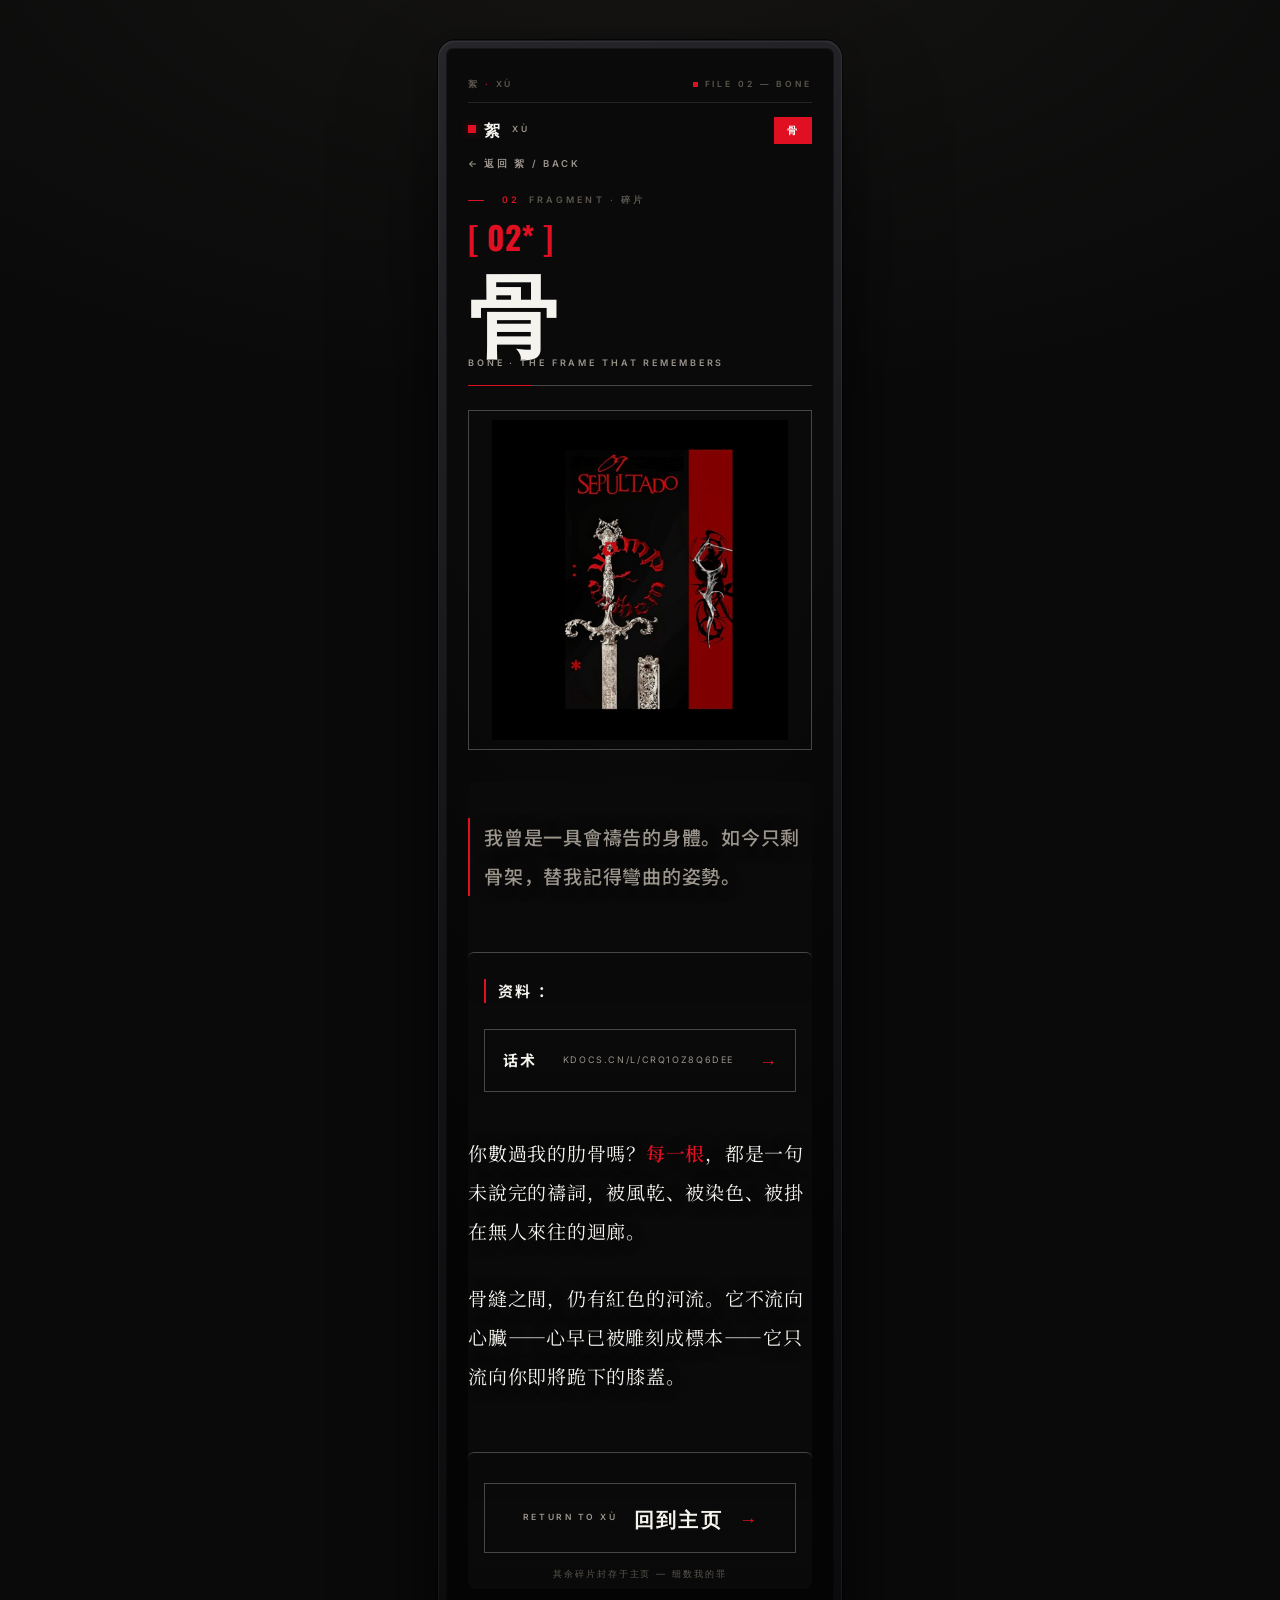
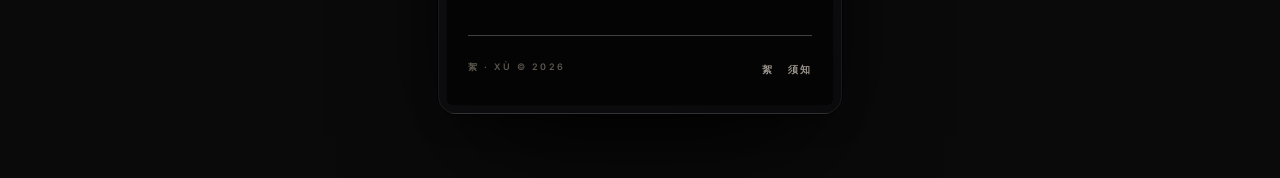
==== bones.html @ facd96c4 "restructure detail: drop trailing para + move jump-link below lead (bones.html)" ====
<!DOCTYPE html>
<html lang="zh-Hans">
<head>
<meta charset="UTF-8">
<meta name="viewport" content="width=device-width, initial-scale=1.0">
<title>骨 · BONE — 絮</title>
<link rel="stylesheet" href="css/style.css">
</head>
<body>

<div class="device">
  <span class="notch"></span>
  <span class="speaker"></span>
<main class="poster">

  <!-- TOP MARK BAR -->
  <div class="topmark">
    <span>絮 <span class="x">·</span> XÙ</span>
    <span class="r">FILE 02 — BONE</span>
  </div>

<header class="topbar">
  <a class="mark" href="index.html"><span class="dot"></span>絮<small>XÙ</small></a>
  <nav class="pills"><span class="pill on">骨</span></nav>
</header>

<div class="wrap detail">

  <a class="back" href="index.html">← 返回 絮 / BACK</a>

  <div class="kicker"><span class="n">02</span> Fragment · 碎片</div>
  <div class="head">
    <span class="no">[ 02* ]</span>
    <div>
      <h2>骨</h2>
      <div class="en">Bone · the frame that remembers</div>
    </div>
  </div>

  <div class="stage">    <span class="bigart"><img src="assets/gu.jpg" alt="骨"></span>
  </div>
  <div class="detail-text">
  <div class="bodytext">
    <p class="lead">我曾是一具會禱告的身體。如今只剩骨架，替我記得彎曲的姿勢。</p>
  </div>

  <section class="terms-sec">
    <div class="sec-title">资料 ：</div>
    <a class="doc-link" href="https://www.kdocs.cn/l/crQ1oZ8q6DEe" target="_blank" rel="noopener">
      <span class="lab">话术</span>
      <span class="url">kdocs.cn/l/crQ1oZ8q6DEe</span>
      <span class="ar">&rarr;</span>
    </a>
  </section>

  <div class="bodytext">
    <p>你數過我的肋骨嗎？<span class="em">每一根</span>，都是一句未說完的禱詞，被風乾、被染色、被掛在無人來往的迴廊。</p>
    <p>骨縫之間，仍有紅色的河流。它不流向心臟——心早已被雕刻成標本——它只流向你即將跪下的膝蓋。</p>
  </div>

  <div class="home-cta">
    <a class="cta" href="index.html">
      <span class="k">RETURN TO XÙ</span>
      <span class="t">回到主页</span>
      <span class="ar">&rarr;</span>
    </a>
    <p class="hint">其余碎片封存于主页 — 细数我的罪</p>
  </div>

</div>
</div>

<footer class="foot">
  <span class="copy">絮 · XÙ © 2026</span>
  <nav><a href="index.html">絮</a><a href="terms.html">须知</a></nav>
</footer>

</main>
</div>

</body>
</html>
---- css/style.css ----
@import url('https://fonts.googleapis.com/css2?family=Oswald:wght@500;600;700&family=Inter:wght@400;500;600;700&family=Noto+Sans+SC:wght@400;500;700&family=Noto+Serif+SC:wght@400;600&display=swap');

/* ============================================================
   絮 · XÙ  —  黑红白 · 硬朗简约 · 精修版
   BLACK / RED / WHITE — HARD & MINIMAL, refined
   ============================================================ */

:root{
  --paper:#0a0a0a;
  --paper-2:#131313;
  --ink:#f5f3ee;
  --ink-dim:#9b958c;
  --ink-faint:#5c584f;
  --red:#e01022;
  --red-deep:#9c0a18;
  --red-glow:rgba(224,16,34,.35);
  --line:rgba(245,243,238,.26);
  --line-soft:rgba(245,243,238,.11);
  --tick:rgba(245,243,238,.44);

  --display:'Oswald','Archivo','PingFang SC','Microsoft YaHei',sans-serif;
  --sans:'Inter','Helvetica Neue',Arial,sans-serif;
  --cn:'Noto Sans SC','PingFang SC','Microsoft YaHei',sans-serif;
  --serif:'Noto Serif SC','Songti SC','Noto Sans SC',serif;
  --ease:cubic-bezier(.22,.61,.36,1);
}

*{margin:0;padding:0;box-sizing:border-box;}
html{scroll-behavior:smooth;background:#0a0a0a;}
body{
  background:
    radial-gradient(140% 100% at 50% -10%, #161514 0%, #0a0a0a 55%) fixed;
  color:var(--ink);
  font-family:var(--cn);
  line-height:1.6;
  -webkit-font-smoothing:antialiased;
  text-rendering:optimizeLegibility;
  padding:40px 16px 64px;
  display:flex;justify-content:center;align-items:flex-start;
  min-height:100vh;
}
a{color:inherit;text-decoration:none;}
::selection{background:var(--red);color:#fff;}

/* ---------------- PHONE DEVICE — premium dark frame ---------------- */
.device{
  width:100%;max-width:404px;
  background:linear-gradient(160deg,#26262a 0%,#131316 52%,#0a0a0c 100%);
  border:1px solid rgba(245,243,238,.06);
  border-radius:18px;
  padding:7px;
  box-shadow:
    0 1px 0 rgba(255,255,255,.06) inset,
    0 0 0 1px rgba(0,0,0,.7),
    0 52px 120px -30px rgba(0,0,0,.95),
    0 12px 34px -16px rgba(0,0,0,.7);
  position:relative;
}
.notch,.speaker{display:none;}

/* the screen */
.poster{
  background:var(--paper);
  border-radius:7px;
  overflow:hidden;
  padding:30px 22px 26px;
  position:relative;
  box-shadow:0 0 0 1px rgba(245,243,238,.05) inset;
  isolation:isolate;
}
/* vignette for premium depth (no SVG) */
.poster::before{
  content:"";position:absolute;inset:0;z-index:0;pointer-events:none;
  background:radial-gradient(125% 85% at 50% -8%, transparent 56%, rgba(0,0,0,.6) 100%);
}

/* ---------------- top mark bar ---------------- */
.topmark{
  position:relative;z-index:3;display:flex;align-items:center;justify-content:space-between;
  font-family:var(--sans);font-size:8.5px;font-weight:600;letter-spacing:.34em;
  text-transform:uppercase;color:var(--ink-faint);
  padding-bottom:10px;margin-bottom:14px;border-bottom:1px solid var(--line-soft);
}
.topmark .x{color:var(--red);}
.topmark .r{display:inline-flex;align-items:center;gap:7px;}
.topmark .r::before{content:"";width:5px;height:5px;background:var(--red);}

/* ---------------- top bar ---------------- */
.topbar{
  position:relative;z-index:3;display:flex;align-items:flex-start;justify-content:space-between;gap:14px;
}
.brand{
  font-family:var(--display);font-weight:700;font-size:16px;letter-spacing:.28em;
  text-transform:uppercase;display:flex;align-items:center;gap:.5em;
}
.brand .dot{width:8px;height:8px;background:var(--red);display:inline-block;box-shadow:0 0 10px var(--red-glow);}
.brand small{font-family:var(--sans);font-size:8.5px;letter-spacing:.32em;color:var(--ink-dim);font-weight:600;}
.pills{display:flex;flex-direction:column;gap:6px;align-items:flex-end;}
.pill{
  position:relative;font-family:var(--sans);font-weight:600;font-size:9.5px;letter-spacing:.22em;text-transform:uppercase;
  padding:5px 12px;border:1px solid var(--line);color:var(--ink-dim);transition:.3s var(--ease);
}
.pill .b{display:none;}
.pill::after{content:"";position:absolute;left:0;bottom:-1px;height:1px;width:0;background:var(--red);transition:width .35s var(--ease);}
.pill:hover{color:var(--ink);border-color:var(--ink);}
.pill:hover::after{width:100%;}
.pill.on{color:#fff;background:var(--red);border-color:var(--red);}
.pill.on::after{display:none;}

/* ---------------- hero ---------------- */
.hero{position:relative;z-index:3;margin-top:22px;}
.hero h1{
  font-family:var(--display);font-weight:700;text-transform:uppercase;
  font-size:clamp(48px,13vw,74px);line-height:.9;letter-spacing:.015em;
  display:flex;flex-direction:column;
}
.hero h1 .l1{display:block;}
.hero h1 .close{display:block;text-align:right;color:var(--red);
  text-shadow:0 0 22px var(--red-glow);}
.hero .sub{display:flex;align-items:baseline;gap:12px;margin-top:14px;flex-wrap:wrap;}
.hero .sub .cn{font-family:var(--cn);font-weight:700;font-size:20px;letter-spacing:.34em;}
.hero .sub .cn .ast{color:var(--red);}
.hero .sub .en{
  font-family:var(--sans);font-size:8.5px;letter-spacing:.26em;text-transform:uppercase;
  color:var(--ink-dim);border-left:1px solid var(--line);padding-left:12px;
}

/* top-right meta */
.meta{position:static;text-align:right;max-width:100%;margin-top:14px;}
.meta .machine{
  font-family:var(--display);font-weight:600;font-size:9px;letter-spacing:.2em;text-transform:uppercase;color:var(--ink-dim);
}
.meta .machine .deg{color:var(--red);}
.meta .tag{
  font-family:var(--display);font-weight:500;font-size:12px;line-height:1.32;margin-top:6px;
  color:var(--ink);text-transform:uppercase;letter-spacing:.05em;
}

/* select row */
.select{
  margin-top:20px;font-family:var(--sans);font-weight:600;font-size:9.5px;letter-spacing:.26em;
  text-transform:uppercase;color:var(--ink-dim);display:flex;align-items:center;gap:12px;
}
.select .cn{font-family:var(--cn);font-weight:700;letter-spacing:.2em;font-size:13px;color:var(--ink);}
.select .bar{flex:1;height:1px;background:linear-gradient(90deg,var(--red),rgba(224,16,34,.15));position:relative;}
.select .bar::after{content:"";position:absolute;right:0;top:50%;transform:translateY(-50%);width:4px;height:4px;background:var(--red);}
.select .pg{color:var(--ink-faint);font-variant-numeric:tabular-nums;}

/* quote */
.quote{
  margin:20px 0 4px;border-left:2px solid var(--red);padding:10px 0 10px 14px;
  font-family:var(--sans);font-size:11.5px;line-height:1.7;color:var(--ink-dim);position:relative;z-index:3;
}
.quote em{font-family:var(--display);font-style:normal;font-weight:600;color:var(--ink);text-transform:uppercase;letter-spacing:.04em;}

/* ---------------- traces (STAGGERED zig-zag canvas) ---------------- */
.traces{position:relative;z-index:3;margin-top:26px;width:100%;height:660px;}

.trace{
  position:absolute;z-index:2;display:flex;flex-direction:column;
  border:1px solid var(--line);background:var(--paper);padding:12px 13px 10px;
  transition:border-color .35s var(--ease),transform .45s var(--ease),box-shadow .45s var(--ease);
}
/* 4 corner ticks — editorial registration marks */
.trace::before{
  content:"";position:absolute;inset:-1px;pointer-events:none;z-index:4;
  background:
    linear-gradient(var(--tick),var(--tick)) 0 0/9px 1px no-repeat,
    linear-gradient(var(--tick),var(--tick)) 0 0/1px 9px no-repeat,
    linear-gradient(var(--tick),var(--tick)) 100% 0/9px 1px no-repeat,
    linear-gradient(var(--tick),var(--tick)) 100% 0/1px 9px no-repeat,
    linear-gradient(var(--tick),var(--tick)) 0 100%/9px 1px no-repeat,
    linear-gradient(var(--tick),var(--tick)) 0 100%/1px 9px no-repeat,
    linear-gradient(var(--tick),var(--tick)) 100% 100%/9px 1px no-repeat,
    linear-gradient(var(--tick),var(--tick)) 100% 100%/1px 9px no-repeat;
  transition:.35s var(--ease);
}
.trace:hover{border-color:var(--red);transform:translateY(-4px);z-index:3;
  box-shadow:0 18px 40px -22px var(--red-glow);}
.trace:hover::before{--tick:var(--red);}

.trace .no{font-family:var(--display);font-weight:700;color:var(--red);font-size:13px;letter-spacing:.08em;font-variant-numeric:tabular-nums;}
.trace .art{flex:1 1 auto;min-height:56px;display:flex;align-items:center;justify-content:center;margin:4px 0 8px;overflow:hidden;}
.trace .art img{width:100%;height:100%;object-fit:cover;filter:grayscale(.15) contrast(1.05) brightness(.92);transition:transform .5s var(--ease),filter .5s var(--ease);}
.trace:hover .art img{transform:scale(1.05);filter:grayscale(0) contrast(1.06) brightness(1);}

.trace .label{display:flex;align-items:baseline;justify-content:space-between;gap:8px;border-top:1px solid var(--line);padding-top:8px;}
.trace .label .cn{font-family:var(--cn);font-weight:700;font-size:16px;letter-spacing:.18em;}
.trace .label .cn .ar{color:var(--red);transition:transform .35s var(--ease);display:inline-block;}
.trace:hover .label .cn .ar{transform:translate(2px,-2px);}
.trace .label .en{font-family:var(--sans);font-weight:600;font-size:8px;letter-spacing:.22em;text-transform:uppercase;color:var(--ink-dim);}
.trace .note{font-family:var(--sans);font-weight:500;font-size:10px;color:var(--ink-dim);margin-top:6px;text-transform:uppercase;letter-spacing:.06em;}

/* ===== STAGGERED PLACEMENT (matches reference geometry) ===== */
.t1{left:54%;top:0%; width:35%;height:34%;}
.t2{left:9%; top:20%;width:37%;height:46%;}
.t3{left:60%;top:48%;width:34%;height:25%;}
.t4{left:8%; top:71%;width:38%;height:29%;}

/* ---- strip gothic ornament (keep blood + red line, per brief) ---- */
.ell,.constr,.follow,.corner,.vtext,.num{display:none !important;}

/* red connecting thread (命运之线) — canvas behind cards, visible only in gaps */
.dots{position:absolute;inset:0;pointer-events:none;z-index:1;}
.dots canvas{position:absolute;inset:0;width:100%;height:100%;}

/* ---------------- invocation ---------------- */
.invocation{position:relative;z-index:3;margin:48px auto 10px;text-align:center;max-width:540px;}
.invocation .seal{
  display:inline-flex;align-items:center;gap:12px;
  font-family:var(--sans);font-weight:600;font-size:8.5px;letter-spacing:.5em;text-transform:uppercase;color:var(--ink-dim);
}
.invocation .seal::before,.invocation .seal::after{content:"";width:26px;height:1px;background:var(--line);}
.invocation .poem{font-family:var(--serif);font-size:clamp(17px,4.4vw,24px);line-height:2.1;letter-spacing:.06em;margin-top:20px;}
.invocation .poem .em{color:var(--red);font-weight:600;}
.invocation .blood{display:block;width:16px;height:32px;margin:16px auto 0;opacity:.92;filter:drop-shadow(0 0 7px var(--red-glow));}
.invocation .sig{margin-top:18px;font-family:var(--sans);font-weight:600;font-size:8.5px;letter-spacing:.36em;text-transform:uppercase;color:var(--ink-faint);}

/* ---------------- footer ---------------- */
.foot{
  position:relative;z-index:3;margin-top:46px;border-top:1px solid var(--line);
  padding-top:18px;display:flex;align-items:center;justify-content:space-between;flex-wrap:wrap;gap:14px;
}
.foot .nav{display:flex;gap:18px;font-family:var(--display);font-weight:700;font-size:11px;letter-spacing:.26em;text-transform:uppercase;color:var(--ink-dim);}
.foot .nav a{position:relative;transition:.3s var(--ease);}
.foot .nav a::after{content:"";position:absolute;left:0;bottom:-5px;width:0;height:1px;background:var(--red);transition:width .3s var(--ease);}
.foot .nav a:hover{color:var(--red);}
.foot .nav a:hover::after{width:100%;}
.foot .listen{
  font-family:var(--sans);font-weight:600;font-size:9.5px;letter-spacing:.2em;text-transform:uppercase;
  border:1px solid var(--line);padding:6px 13px;color:var(--ink);display:inline-flex;align-items:center;gap:8px;
}
.foot .listen .b{width:5px;height:5px;background:var(--red);box-shadow:0 0 8px var(--red-glow);animation:pulse 2.4s var(--ease) infinite;}
@keyframes pulse{0%,100%{opacity:1}50%{opacity:.3}}
.foot .home-btn{width:32px;height:32px;border:1px solid var(--line);display:flex;align-items:center;justify-content:center;font-family:var(--display);font-weight:700;font-size:9px;letter-spacing:.08em;color:var(--ink-dim);transition:.3s var(--ease);}
.foot .home-btn:hover{border-color:var(--red);color:var(--red);}

/* ============================================================
   DETAIL PAGE (black / red / white, hard, refined)
   ============================================================ */
/* support legacy detail markup (.mark / .copy) so it matches homepage */
.mark{font-family:var(--display);font-weight:700;font-size:16px;letter-spacing:.28em;text-transform:uppercase;display:flex;align-items:center;gap:.5em;}
.mark .dot{width:8px;height:8px;background:var(--red);display:inline-block;box-shadow:0 0 10px var(--red-glow);}
.mark small{font-family:var(--sans);font-size:8.5px;letter-spacing:.32em;color:var(--ink-dim);font-weight:600;}
.foot .copy{font-family:var(--sans);font-weight:600;font-size:9px;letter-spacing:.28em;text-transform:uppercase;color:var(--ink-faint);}
.foot nav a{position:relative;color:var(--ink-dim);font-family:var(--sans);font-weight:600;font-size:9.5px;letter-spacing:.2em;text-transform:uppercase;transition:.3s var(--ease);margin-left:14px;}
.foot nav a:hover{color:var(--red);}

.detail{position:relative;z-index:3;padding-top:4px;}
.back{display:inline-flex;align-items:center;gap:8px;font-family:var(--sans);font-weight:600;font-size:9.5px;letter-spacing:.28em;text-transform:uppercase;color:var(--ink-dim);margin-bottom:22px;transition:.3s var(--ease);}
.back:hover{color:var(--red);gap:12px;}
.detail .head{display:flex;align-items:flex-end;gap:16px;flex-wrap:wrap;padding-bottom:16px;border-bottom:1px solid var(--line);position:relative;}
.detail .head::after{content:"";position:absolute;left:0;bottom:-1px;width:64px;height:1px;background:var(--red);}
.detail .head .no{font-family:var(--display);font-weight:700;color:var(--red);font-size:clamp(22px,6vw,30px);font-variant-numeric:tabular-nums;line-height:1;}
.detail .head h2{font-family:var(--display);font-weight:700;text-transform:uppercase;font-size:clamp(52px,15vw,88px);line-height:.88;letter-spacing:.015em;}
.detail .head .en{font-family:var(--sans);font-weight:600;font-size:9px;letter-spacing:.3em;text-transform:uppercase;color:var(--ink-dim);margin-top:8px;line-height:1.4;}

.stage{
  position:relative;margin:24px 0 32px;border:1px solid var(--line);
  background:transparent;min-height:340px;
  display:flex;align-items:center;justify-content:center;overflow:hidden;
  transition:border-color .4s var(--ease);
}
.stage::before{
  content:"";position:absolute;inset:-1px;pointer-events:none;z-index:2;
  background:
    linear-gradient(var(--tick),var(--tick)) 0 0/11px 1px no-repeat,
    linear-gradient(var(--tick),var(--tick)) 0 0/1px 11px no-repeat,
    linear-gradient(var(--tick),var(--tick)) 100% 0/11px 1px no-repeat,
    linear-gradient(var(--tick),var(--tick)) 100% 0/1px 11px no-repeat,
    linear-gradient(var(--tick),var(--tick)) 0 100%/11px 1px no-repeat,
    linear-gradient(var(--tick),var(--tick)) 0 100%/1px 11px no-repeat,
    linear-gradient(var(--tick),var(--tick)) 100% 100%/11px 1px no-repeat,
    linear-gradient(var(--tick),var(--tick)) 100% 100%/1px 11px no-repeat;
  --tick:var(--line);
}
.stage:hover{border-color:var(--red);}
.stage:hover::before{--tick:var(--red);}
.stage .bigart{height:320px;display:flex;align-items:center;justify-content:center;transition:transform .6s var(--ease);}
.stage .bigart img{width:100%;height:100%;object-fit:cover;filter:grayscale(.12) contrast(1.05) brightness(.94);}
.stage:hover .bigart{transform:scale(1.03);}

.bodytext{max-width:580px;margin:36px auto 0;font-family:var(--serif);}
.bodytext p{font-size:clamp(15px,4vw,19px);line-height:2.05;letter-spacing:.04em;margin-bottom:1.5em;color:var(--ink);}
.bodytext p .em{color:var(--red);font-weight:600;}
.bodytext .lead{font-family:var(--cn);font-weight:500;color:var(--ink-dim);border-left:2px solid var(--red);padding-left:14px;}

/* 回主页大按钮（详情页唯一出口） */
.home-cta{margin-top:46px;border-top:1px solid var(--line);padding-top:26px;text-align:center;}
.home-cta .cta{
  display:flex;align-items:center;justify-content:center;gap:16px;
  border:1px solid var(--line);padding:18px 22px;position:relative;overflow:hidden;
  transition:.35s var(--ease);
}
.home-cta .cta::before{content:"";position:absolute;inset:0;background:var(--red);transform:scaleX(0);transform-origin:left;transition:transform .4s var(--ease);z-index:0;}
.home-cta .cta:hover::before{transform:scaleX(1);}
.home-cta .cta:hover{border-color:var(--red);}
.home-cta .cta>*{position:relative;z-index:1;transition:color .3s var(--ease);}
.home-cta .cta .k{font-family:var(--sans);font-weight:600;font-size:8.5px;letter-spacing:.3em;text-transform:uppercase;color:var(--ink-dim);}
.home-cta .cta .t{font-family:var(--display);font-weight:700;font-size:20px;letter-spacing:.12em;text-transform:uppercase;color:var(--ink);}
.home-cta .cta .ar{font-family:var(--display);font-weight:700;font-size:18px;color:var(--red);transition:transform .3s var(--ease),color .3s var(--ease);}
.home-cta .cta:hover .k{color:rgba(245,243,238,.75);}
.home-cta .cta:hover .t{color:#fff;}
.home-cta .cta:hover .ar{color:#fff;transform:translateX(6px);}
.home-cta .hint{font-family:var(--sans);font-size:9px;letter-spacing:.22em;text-transform:uppercase;color:var(--ink-faint);margin-top:14px;}

/* ============ DETAIL PAGE — solid dark backdrop ============ */
.wrap.detail{position:relative;z-index:3;padding-top:4px;overflow:hidden;}
.detail-text{position:relative;margin-top:10px;overflow:hidden;border-radius:8px;background:#0a0a0a;}
.detail .bodytext p{text-shadow:0 1px 16px rgba(0,0,0,.6);}
.detail .head .no{font-size:clamp(24px,6.4vw,32px);}
.detail .head h2{font-size:clamp(54px,15vw,90px);}
.detail .head .en{letter-spacing:.32em;color:var(--ink-dim);}
/* refined fragment kicker on detail heads */
.detail .kicker{display:flex;margin-bottom:14px;font-family:var(--sans);font-weight:600;font-size:9px;letter-spacing:.34em;text-transform:uppercase;color:var(--ink-faint);}
.detail .kicker::before{content:"";width:16px;height:1px;background:var(--red);display:inline-block;margin:auto 9px auto 0;}
.detail .kicker .n{color:var(--red);font-variant-numeric:tabular-nums;}
/* soft scrim under text blocks for premium legibility */
.detail .profile.mini,
.detail .terms-sec,
.detail .home-cta{background:linear-gradient(180deg, rgba(10,10,12,.34), rgba(10,10,12,.22));border-radius:6px;}
.detail .profile.mini{padding:24px 16px 4px;margin-top:56px;}
.detail .terms-sec{padding:26px 16px 6px;margin-top:56px;}
.detail .home-cta{padding:30px 16px 8px;margin-top:56px;}
.detail .sec-title{margin-left:0;}
/* 静态章节标签（详情页 pills 为 span，不可点） */
.topbar span.pill.on{pointer-events:none;cursor:default;}

/* ---------------- responsive ---------------- */
@media (max-width:640px){
  body{padding:18px 10px 40px;}
  .poster{padding:26px 18px 22px;}
}
@media (max-width:420px){
  .pills{flex-direction:row;flex-wrap:wrap;justify-content:flex-end;}
}

/* entrance */
.fade{opacity:0;transform:translateY(16px);animation:rise .8s var(--ease) forwards;}
@keyframes rise{to{opacity:1;transform:none;}}
.d1{animation-delay:.04s}.d2{animation-delay:.12s}.d3{animation-delay:.2s}
@media (prefers-reduced-motion:reduce){.fade{animation:none;opacity:1;transform:none;}}

/* ============================================================
   祷念 DOCUMENT — sections (real content)
   ============================================================ */

/* ---- doc title ---- */
.doc{position:relative;z-index:3;text-align:center;margin-top:18px;}
.doc-title{
  font-family:var(--serif);font-weight:600;
  font-size:clamp(42px,12vw,60px);letter-spacing:.24em;padding-left:.24em;
  color:var(--ink);
}
.doc-meta{
  margin-top:10px;font-family:var(--sans);font-weight:600;font-size:8px;
  letter-spacing:.26em;text-transform:uppercase;color:var(--ink-dim);
}

/* editorial kicker (ref: BETWEEN US — numbered sections / hairline rules) */
.kicker{
  display:inline-flex;align-items:center;gap:9px;
  font-family:var(--sans);font-weight:600;font-size:9px;letter-spacing:.34em;
  text-transform:uppercase;color:var(--ink-faint);
}
.kicker::before{content:"";width:16px;height:1px;background:var(--red);display:inline-block;}
.kicker .n{color:var(--red);font-variant-numeric:tabular-nums;}
.doc{margin-top:22px;}
.doc::before{
  content:"";display:block;width:48px;height:1px;margin:0 auto 18px;
  background:linear-gradient(90deg,transparent,var(--line) 40%,var(--line) 60%,transparent);
}
.sin-keys{letter-spacing:.42em;color:var(--ink-dim);}

/* ---- opener / 引言 ---- */
.opener{
  position:relative;z-index:3;text-align:center;margin:26px auto 6px;max-width:340px;
  font-family:var(--serif);font-size:clamp(15px,4vw,19px);line-height:2.05;letter-spacing:.06em;color:var(--ink);
}
.opener .em{color:var(--red);font-weight:600;}
.opener .blood{display:block;width:14px;height:28px;margin:16px auto 0;opacity:.92;filter:drop-shadow(0 0 7px var(--red-glow));}

/* ---- ' obscure ' 的來信 (letter,错落) ---- */
.letter{position:relative;z-index:3;margin:34px 0 6px;}
.letter .from{font-family:var(--sans);font-weight:600;font-size:11px;letter-spacing:.18em;color:var(--ink-dim);margin-bottom:14px;}
.frax{font-family:'Cambria Math','Segoe UI Symbol','Noto Serif SC',var(--serif);}
.letter blockquote.frax{
  margin:0;font-size:clamp(15px,4.2vw,20px);line-height:1.7;letter-spacing:.04em;color:var(--ink);
  border:none;
}
.letter .cn-quote{font-family:var(--serif);font-size:clamp(15px,4.2vw,19px);letter-spacing:.06em;color:var(--ink);text-align:right;margin-top:12px;}
.letter .atonement{font-family:var(--cn);font-size:13px;letter-spacing:.12em;color:var(--ink-dim);margin-top:18px;}
.letter .desire{
  font-family:var(--cn);font-weight:700;font-size:22px;letter-spacing:.3em;color:var(--ink);
  border-left:2px solid var(--red);padding-left:12px;margin:16px 0 12px;
}
.letter .for{font-family:var(--serif);font-size:15px;color:var(--ink-dim);letter-spacing:.06em;}
.letter .atonement-q{font-size:clamp(15px,4.2vw,19px);color:var(--ink);text-align:right;margin-top:6px;}
.letter .sign{font-family:var(--sans);font-weight:600;font-size:10px;letter-spacing:.24em;text-transform:uppercase;color:var(--ink-faint);text-align:right;margin-top:14px;}

/* ---- 信徒档案 (profile) ---- */
.profile{position:relative;z-index:3;margin-top:38px;}
.sec-title{
  font-family:var(--cn);font-weight:700;font-size:15px;letter-spacing:.16em;color:var(--ink);
  border-left:2px solid var(--red);padding-left:12px;margin-bottom:16px;
}
.name-block{display:flex;align-items:baseline;gap:16px;padding-left:12px;border-left:2px solid var(--line);}
.profile .name{font-family:var(--cn);font-weight:700;font-size:30px;letter-spacing:.3em;}
.profile .info{font-family:var(--sans);font-weight:600;font-size:10px;letter-spacing:.14em;color:var(--ink-dim);text-transform:uppercase;}
.tags{margin:18px 0 0;display:flex;flex-direction:column;align-items:flex-end;gap:6px;}
.tag-row{
  font-family:var(--cn);font-size:12.5px;letter-spacing:.1em;color:var(--ink);
  padding:6px 12px;border:1px solid var(--line);border-right:2px solid var(--red);white-space:nowrap;
}
/* 详情页紧凑档案 */
.profile.mini{margin-top:40px;padding-top:28px;border-top:1px solid var(--line);}
.profile.mini .name{font-size:26px;}
.profile.mini .tags{gap:5px;}
.profile.mini .tag-row{font-size:11.5px;padding:5px 11px;}

/* ---- 细数我的罪 … ---- */
.sins{position:relative;z-index:3;margin-top:42px;}
.sins-title{
  font-family:var(--cn);font-weight:700;font-size:15px;letter-spacing:.16em;color:var(--ink);
  border-left:2px solid var(--red);padding-left:12px;margin-bottom:18px;
}
.sin-keys{display:flex;justify-content:space-around;margin-top:18px;font-family:var(--display);font-weight:700;font-size:14px;letter-spacing:.2em;color:var(--ink-faint);}
.sins-fig{margin:22px 0 2px;position:relative;z-index:3;}
.sins-fig img{
  display:block;width:100%;height:auto;border:none;border-radius:3px;
  filter:saturate(.92) contrast(1.04);
}

/* ---- end ---- */
.end{position:relative;z-index:3;text-align:center;margin:46px auto 8px;font-family:var(--serif);font-size:clamp(15px,4.2vw,20px);line-height:2;letter-spacing:.08em;color:var(--ink-dim);}
.end .endmark{color:var(--ink-faint);font-family:var(--sans);font-weight:600;font-size:12px;letter-spacing:.3em;text-transform:uppercase;}
.end .cross{font-size:26px;color:var(--red);margin-top:10px;text-shadow:0 0 18px var(--red-glow);}

/* ---- 须知 TERMS ---- */
.bodytext.terms{max-width:600px;}
.bodytext.terms .term-sec{margin-bottom:26px;}
.term-h{
  font-family:var(--sans);font-weight:700;font-size:10px;letter-spacing:.26em;text-transform:uppercase;
  color:var(--red);margin-bottom:12px;display:flex;align-items:center;gap:10px;
}
.term-h::before{content:"";width:14px;height:2px;background:var(--red);}
.term-list{list-style:none;display:flex;flex-direction:column;gap:10px;}
.term-list li{
  font-family:var(--cn);font-size:13.5px;line-height:1.7;letter-spacing:.03em;color:var(--ink);
  padding-left:16px;position:relative;
}
.term-list li::before{content:"";position:absolute;left:0;top:.72em;width:5px;height:5px;background:var(--ink-faint);}
.term-end{font-family:var(--serif);font-size:16px;letter-spacing:.2em;color:var(--ink-faint);text-align:center;margin-top:8px;}

/* 详情页内嵌「须知」区块（与 profile.mini 同款分隔） */
.terms-sec{margin-top:40px;padding-top:28px;border-top:1px solid var(--line);}
.terms-sec .bodytext.terms{margin-top:0;}

/* 外链卡片：话术 / 板评 / 卡面 → kdocs（红色扫入，呼应回主页按钮） */
.doc-link{
  display:flex;align-items:center;justify-content:space-between;gap:16px;
  margin-top:26px;padding:16px 18px;border:1px solid var(--line);
  font-family:var(--sans);text-decoration:none;color:var(--ink);
  position:relative;overflow:hidden;transition:.35s var(--ease);
}
.doc-link::before{content:"";position:absolute;inset:0;background:var(--red);transform:scaleX(0);transform-origin:left;transition:transform .4s var(--ease);z-index:0;}
.doc-link:hover::before{transform:scaleX(1);}
.doc-link:hover{border-color:var(--red);}
.doc-link>*{position:relative;z-index:1;transition:color .3s var(--ease);}
.doc-link .lab{font-family:var(--cn);font-weight:700;font-size:15px;letter-spacing:.16em;}
.doc-link .url{font-size:9px;letter-spacing:.18em;color:var(--ink-dim);text-transform:uppercase;white-space:nowrap;}
.doc-link .ar{font-family:var(--display);font-weight:700;font-size:18px;color:var(--red);transition:transform .3s var(--ease),color .3s var(--ease);}
.doc-link:hover .lab,.doc-link:hover .url{color:#fff;}
.doc-link:hover .ar{color:#fff;transform:translateX(6px);}

/* ============================================================
   开场动画 INTRO（立体）— 丝线交织红色 · 恨吊落 → 投影红「爱」
   ============================================================ */
.intro{position:fixed;inset:0;z-index:9999;background:#000;overflow:hidden;transition:opacity .9s ease;}
.intro.gone{opacity:0;pointer-events:none;}
/* 暗角：字悬浮于黑暗，边缘渐隐入黑 */
.intro::after{content:"";position:absolute;inset:0;pointer-events:none;z-index:4;
  background:radial-gradient(ellipse 75% 70% at 50% 42%, transparent 55%, rgba(0,0,0,.85) 100%);}

/* 透视舞台：整体微微后仰，制造立体纵深 */
.scene{position:absolute;inset:0;perspective:1100px;perspective-origin:50% 36%;overflow:hidden;}
.scene .stage{position:absolute;inset:0;transform-style:preserve-3d;transform:rotateX(10deg);}

#ropes{position:absolute;inset:0;width:100%;height:100%;display:block;z-index:0;}
/* 光束：自上方打下的锥形白光（穿过恨，落在地面光池） */
.beam{
  position:absolute;left:58%;top:0;z-index:2;
  width:min(74vw,540px);height:74%;
  transform:translateX(-50%);
  background:linear-gradient(180deg, rgba(245,243,238,.19) 0%, rgba(245,243,238,.075) 55%, transparent 92%);
  clip-path:polygon(41% 0,59% 0,100% 100%,0% 100%);
  filter:blur(9px);opacity:0;pointer-events:none;
}
/* 恨被照亮时身后的柔光 */
.halo{
  position:absolute;left:58%;top:30%;z-index:2;
  width:min(52vw,380px);height:min(52vw,380px);
  transform:translate(-50%,-44%);
  background:radial-gradient(circle, rgba(245,243,238,.20) 0%, transparent 62%);
  opacity:0;pointer-events:none;filter:blur(5px);
}
/* 地面光池：白色椭圆聚光（参照图），红「爱」阴影落在其中 */
.spot{
  position:absolute;left:46%;top:55%;width:min(34vw,330px);height:min(15vw,150px);
  transform:translate(-50%,-50%);z-index:6;
  background:radial-gradient(ellipse at center, rgba(245,243,238,.32) 0%, rgba(245,243,238,.10) 46%, transparent 76%);
  opacity:0;pointer-events:none;filter:blur(3px);
}
/* 立体字：「恨」由 JS 堆叠多层 .xl 沿 Z 轴挤出，正面亮白 → 侧面浅灰
   比例对齐参考图：小字（宽约12vw），悬于画面上三分之一 */
.hen{
  position:absolute;left:58%;top:30%;z-index:6;
  font-family:'Ma Shan Zheng','Noto Serif SC',serif;
  font-size:clamp(44px,11vw,108px);line-height:1;
  transform-style:preserve-3d;will-change:transform;
}
.hen .xl{position:absolute;left:0;top:0;white-space:nowrap;}
/* 立体字：「爱」同样由 JS 堆叠挤出，红正面 → 暗红侧面，趴在地面光池 */
/* 「爱」：投影在光池里的红色阴影（扁平剪影，略带趴伏透视） */
.ai{
  position:absolute;left:46%;top:55%;z-index:6;
  font-family:'Ma Shan Zheng','Noto Serif SC',serif;
  font-size:clamp(54px,13vw,128px);line-height:1;
  color:var(--red);opacity:0;
  transform:translate(-50%,-50%) rotateX(28deg) rotateZ(-20deg) scale(1.22);
  text-shadow:0 0 18px rgba(224,16,34,.55),0 0 46px rgba(224,16,34,.3);
  will-change:transform,opacity,filter;
}
.skip{
  position:absolute;right:18px;bottom:18px;z-index:7;
  background:none;border:1px solid rgba(245,243,238,.3);color:var(--ink-dim);
  font-family:var(--sans);font-size:11px;letter-spacing:.2em;
  padding:7px 14px;cursor:pointer;transition:.3s var(--ease);
}
.skip:hover{border-color:var(--red);color:var(--red);}
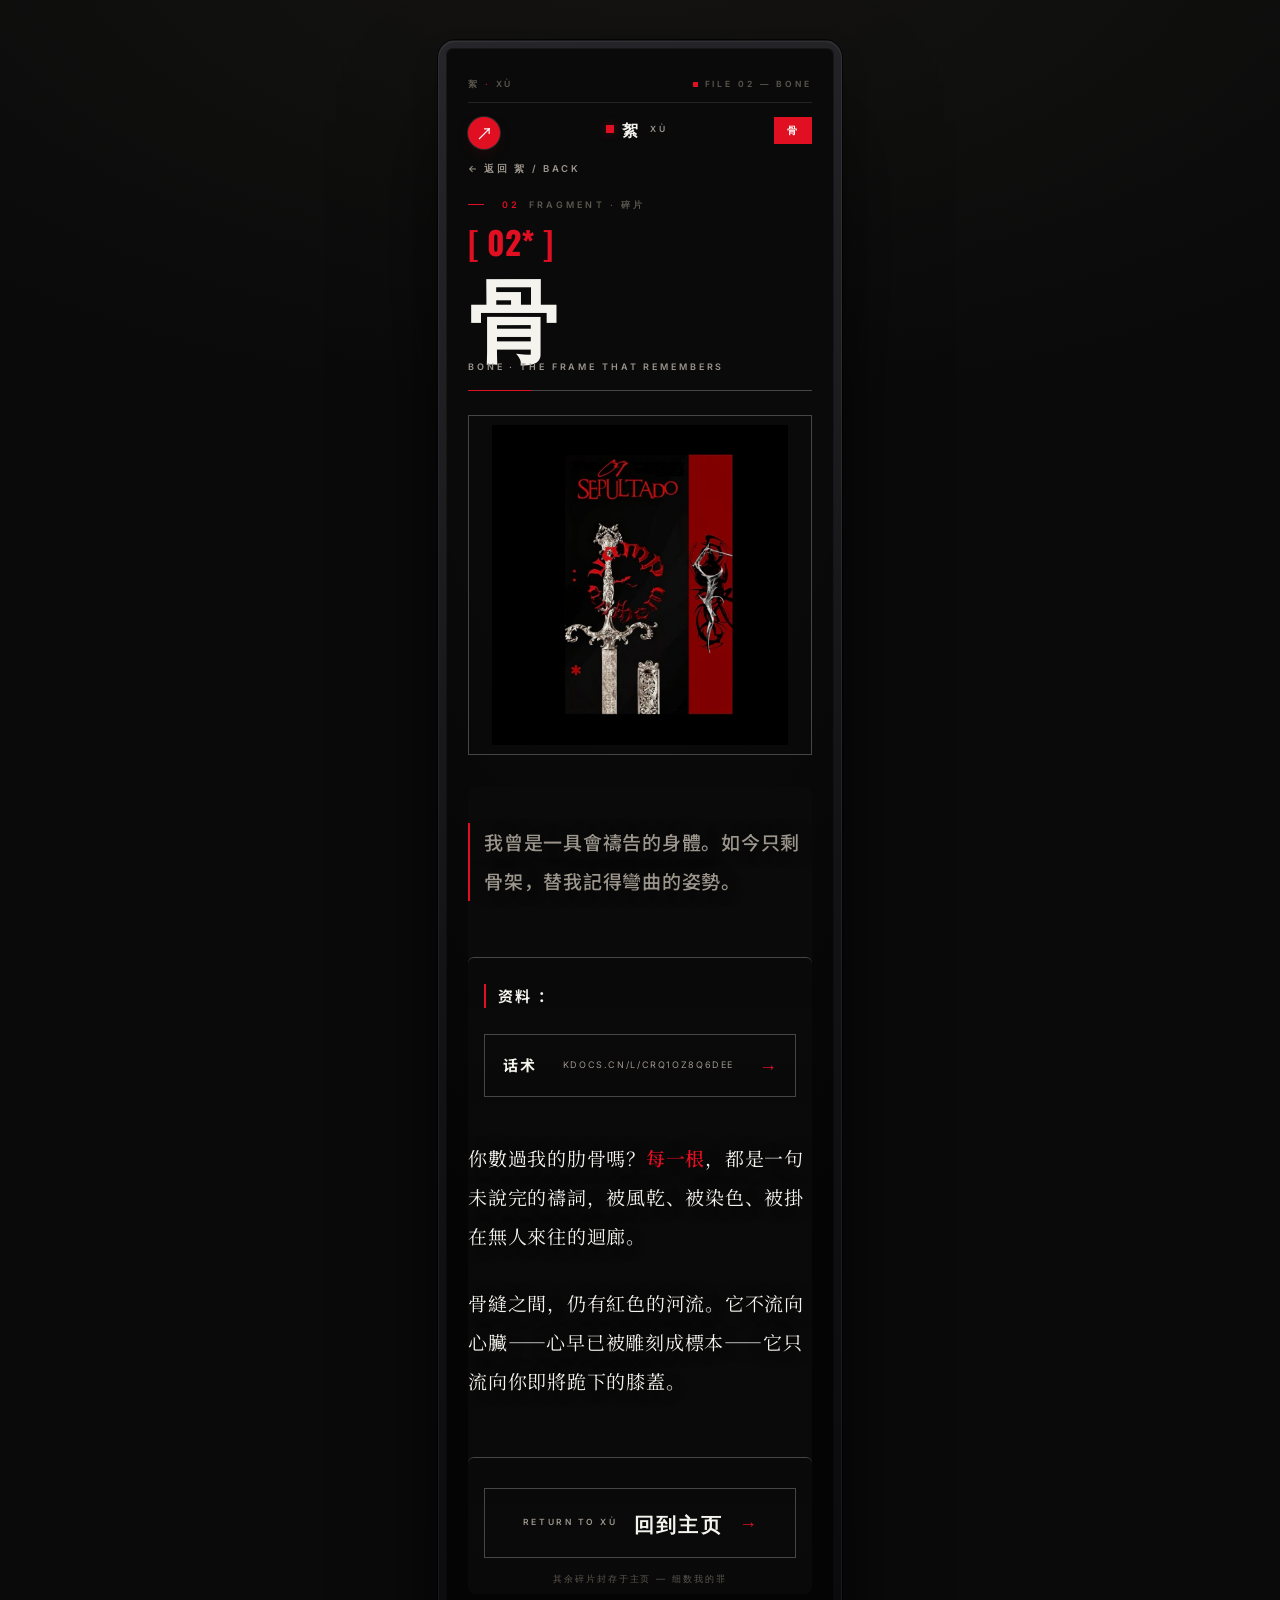
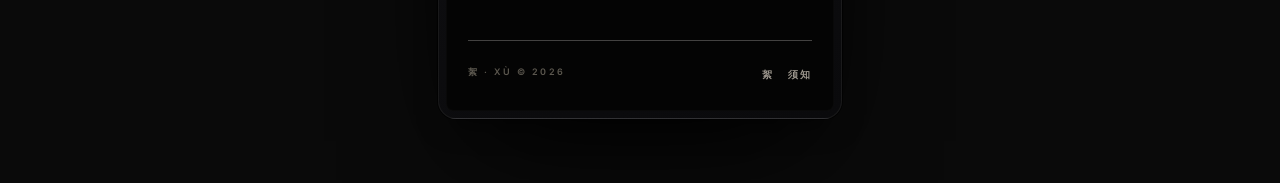
==== commit e4296e4d: "feat: 双击选中+卡片不误触详情+详情页左上↗返回按钮" ====
--- a/bones.html
+++ b/bones.html
@@ -20,6 +20,7 @@
   </div>
 
 <header class="topbar">
+  <a class="detail-back" href="index.html" aria-label="返回碎片索引">↗</a>
   <a class="mark" href="index.html"><span class="dot"></span>絮<small>XÙ</small></a>
   <nav class="pills"><span class="pill on">骨</span></nav>
 </header>
--- a/css/style.css
+++ b/css/style.css
@@ -158,7 +158,7 @@
 
 .trace{
   position:absolute;z-index:2;display:flex;flex-direction:column;
-  border:1px solid var(--line);background:var(--paper);padding:12px 13px 10px;
+  border:1px solid var(--line);background:var(--paper);padding:18px 14px 16px;
   transition:border-color .35s var(--ease),transform .45s var(--ease),box-shadow .45s var(--ease);
 }
 /* 4 corner ticks — editorial registration marks */
@@ -180,16 +180,16 @@
 .trace:hover::before{--tick:var(--red);}
 
 .trace .no{font-family:var(--display);font-weight:700;color:var(--red);font-size:13px;letter-spacing:.08em;font-variant-numeric:tabular-nums;}
-.trace .art{flex:1 1 auto;min-height:56px;display:flex;align-items:center;justify-content:center;margin:4px 0 8px;overflow:hidden;}
+.trace .art{flex:1 1 auto;min-height:56px;display:flex;align-items:center;justify-content:center;margin:10px 0 16px;overflow:hidden;}
 .trace .art img{width:100%;height:100%;object-fit:cover;filter:grayscale(.15) contrast(1.05) brightness(.92);transition:transform .5s var(--ease),filter .5s var(--ease);}
 .trace:hover .art img{transform:scale(1.05);filter:grayscale(0) contrast(1.06) brightness(1);}
 
-.trace .label{display:flex;align-items:baseline;justify-content:space-between;gap:8px;border-top:1px solid var(--line);padding-top:8px;}
+.trace .label{display:flex;align-items:baseline;justify-content:space-between;gap:8px;border-top:1px solid var(--line);padding-top:14px;}
 .trace .label .cn{font-family:var(--cn);font-weight:700;font-size:16px;letter-spacing:.18em;}
 .trace .label .cn .ar{color:var(--red);transition:transform .35s var(--ease);display:inline-block;}
 .trace:hover .label .cn .ar{transform:translate(2px,-2px);}
 .trace .label .en{font-family:var(--sans);font-weight:600;font-size:8px;letter-spacing:.22em;text-transform:uppercase;color:var(--ink-dim);}
-.trace .note{font-family:var(--sans);font-weight:500;font-size:10px;color:var(--ink-dim);margin-top:6px;text-transform:uppercase;letter-spacing:.06em;}
+.trace .note{font-family:var(--sans);font-weight:500;font-size:10px;color:var(--ink-dim);margin-top:11px;text-transform:uppercase;letter-spacing:.06em;}
 
 /* ===== STAGGERED PLACEMENT (matches reference geometry) ===== */
 .t1{left:54%;top:0%; width:35%;height:34%;}
@@ -249,6 +249,17 @@
 .detail{position:relative;z-index:3;padding-top:4px;}
 .back{display:inline-flex;align-items:center;gap:8px;font-family:var(--sans);font-weight:600;font-size:9.5px;letter-spacing:.28em;text-transform:uppercase;color:var(--ink-dim);margin-bottom:22px;transition:.3s var(--ease);}
 .back:hover{color:var(--red);gap:12px;}
+/* 详情页左上角：返回碎片索引的红色 ↗ 按钮（与模块页红线呼应） */
+.detail-back{
+  flex:0 0 auto;
+  width:32px;height:32px;border-radius:50%;
+  display:flex;align-items:center;justify-content:center;
+  font-size:17px;line-height:1;color:#fff;background:var(--red);
+  box-shadow:0 0 0 1px rgba(255,255,255,.12),0 6px 18px -8px var(--red-glow);
+  transition:transform .3s var(--ease),box-shadow .3s var(--ease);
+}
+.detail-back:hover{transform:scale(1.08);box-shadow:0 0 0 1px rgba(255,255,255,.22),0 8px 22px -8px var(--red-glow);}
+.detail-back:active{transform:scale(.96);}
 .detail .head{display:flex;align-items:flex-end;gap:16px;flex-wrap:wrap;padding-bottom:16px;border-bottom:1px solid var(--line);position:relative;}
 .detail .head::after{content:"";position:absolute;left:0;bottom:-1px;width:64px;height:1px;background:var(--red);}
 .detail .head .no{font-family:var(--display);font-weight:700;color:var(--red);font-size:clamp(22px,6vw,30px);font-variant-numeric:tabular-nums;line-height:1;}
@@ -489,7 +500,7 @@
 #ropes{position:absolute;inset:0;width:100%;height:100%;display:block;z-index:0;}
 /* 光束：自上方打下的锥形白光（穿过恨，落在地面光池） */
 .beam{
-  position:absolute;left:58%;top:0;z-index:2;
+  position:absolute;left:51.4%;top:0;z-index:2;
   width:min(74vw,540px);height:74%;
   transform:translateX(-50%);
   background:linear-gradient(180deg, rgba(245,243,238,.19) 0%, rgba(245,243,238,.075) 55%, transparent 92%);
@@ -498,7 +509,7 @@
 }
 /* 恨被照亮时身后的柔光 */
 .halo{
-  position:absolute;left:58%;top:30%;z-index:2;
+  position:absolute;left:51.4%;top:37.5%;z-index:2;
   width:min(52vw,380px);height:min(52vw,380px);
   transform:translate(-50%,-44%);
   background:radial-gradient(circle, rgba(245,243,238,.20) 0%, transparent 62%);
@@ -506,35 +517,88 @@
 }
 /* 地面光池：白色椭圆聚光（参照图），红「爱」阴影落在其中 */
 .spot{
-  position:absolute;left:46%;top:55%;width:min(34vw,330px);height:min(15vw,150px);
-  transform:translate(-50%,-50%);z-index:6;
-  background:radial-gradient(ellipse at center, rgba(245,243,238,.32) 0%, rgba(245,243,238,.10) 46%, transparent 76%);
-  opacity:0;pointer-events:none;filter:blur(3px);
+  position:absolute;left:56%;top:62%;width:min(52vw,480px);height:min(24vw,220px);
+  transform:translate(-50%,-50%) rotate(0deg);z-index:6;
+  background:radial-gradient(ellipse at center, rgba(253,252,250,.85) 0%, rgba(246,244,240,.40) 44%, transparent 74%);
+  opacity:0;pointer-events:none;filter:blur(2px);
 }
 /* 立体字：「恨」由 JS 堆叠多层 .xl 沿 Z 轴挤出，正面亮白 → 侧面浅灰
-   比例对齐参考图：小字（宽约12vw），悬于画面上三分之一 */
+   整体放大以对齐参考图（宽约16vw），悬于画面上三分之一 */
 .hen{
-  position:absolute;left:58%;top:30%;z-index:6;
+  position:absolute;left:41.7%;top:22%;z-index:6;
   font-family:'Ma Shan Zheng','Noto Serif SC',serif;
-  font-size:clamp(44px,11vw,108px);line-height:1;
+  font-size:clamp(130px,40vw,300px);line-height:1;
   transform-style:preserve-3d;will-change:transform;
 }
 .hen .xl{position:absolute;left:0;top:0;white-space:nowrap;}
+  .ai .xl{position:absolute;left:0;top:0;white-space:nowrap;}
 /* 立体字：「爱」同样由 JS 堆叠挤出，红正面 → 暗红侧面，趴在地面光池 */
 /* 「爱」：投影在光池里的红色阴影（扁平剪影，略带趴伏透视） */
 .ai{
-  position:absolute;left:46%;top:55%;z-index:6;
+  position:absolute;left:57.7%;top:59.6%;z-index:6;
   font-family:'Ma Shan Zheng','Noto Serif SC',serif;
-  font-size:clamp(54px,13vw,128px);line-height:1;
-  color:var(--red);opacity:0;
-  transform:translate(-50%,-50%) rotateX(28deg) rotateZ(-20deg) scale(1.22);
-  text-shadow:0 0 18px rgba(224,16,34,.55),0 0 46px rgba(224,16,34,.3);
-  will-change:transform,opacity,filter;
+  font-size:clamp(150px,55vw,400px);line-height:1;
+  color:#7a2028;
+  transform-style:preserve-3d;
+  transform:translate(-50%,-50%) rotateX(45deg) rotateZ(-60deg) scale(1);
+  text-shadow:0 0 16px rgba(224,16,34,.3);
+  will-change:transform,opacity;
 }
 .skip{
-  position:absolute;right:18px;bottom:18px;z-index:7;
+  position:absolute;right:18px;bottom:18px;z-index:7;opacity:.3;
   background:none;border:1px solid rgba(245,243,238,.3);color:var(--ink-dim);
   font-family:var(--sans);font-size:11px;letter-spacing:.2em;
   padding:7px 14px;cursor:pointer;transition:.3s var(--ease);
 }
-.skip:hover{border-color:var(--red);color:var(--red);}
+.skip:hover{border-color:var(--red);color:var(--red);opacity:.85;}
+
+/* ============================================================
+   交互红线 · 长按碎片牵引 + 提示 + 右下角进入
+   ============================================================ */
+/* 提示语：标题下、卡片之上的醒目横幅（非页底），持续显示连线进度 */
+.link-hint{
+  position:relative;z-index:3;margin:4px 0 24px;padding:11px 14px;
+  font-family:var(--sans);font-weight:600;font-size:11px;letter-spacing:.06em;
+  color:var(--ink);
+  border:1px solid rgba(224,16,34,.38);
+  background:rgba(224,16,34,.07);
+  border-radius:3px;
+  display:flex;align-items:center;gap:10px;
+  transition:opacity .7s var(--ease);
+}
+.link-hint b{color:var(--red);font-weight:700;}
+.link-hint .hint-sub{color:var(--ink-dim);font-weight:500;}
+.link-hint::before{
+  content:"";flex:0 0 auto;width:8px;height:8px;border-radius:50%;
+  background:var(--red);box-shadow:0 0 10px var(--red-glow);
+  animation:pulse 2s var(--ease) infinite;
+}
+.link-hint.done{opacity:0;}
+
+/* 选中态：点击碎片后红边框变粗（待连线 / 已武装） */
+.trace.selected{
+  border-color:var(--red);
+  --tick:var(--red);
+  box-shadow:0 0 0 5px rgba(224,16,34,.30), 0 18px 40px -22px var(--red-glow);
+  transform:translateY(-2px);z-index:5;
+}
+.trace.selected .no{color:var(--red);}
+.trace.link-target{
+  border-color:var(--red);
+  box-shadow:0 0 0 5px rgba(224,16,34,.30), 0 0 26px -4px var(--red-glow);
+  transform:translateY(-2px);z-index:5;
+}
+.trace.link-target::before{--tick:var(--red);}
+
+/* 右下角进入按钮（通向裁剪后留下的原主页） */
+.enter-btn{
+  position:fixed;right:16px;bottom:16px;z-index:50;
+  font-family:var(--sans);font-weight:700;font-size:10px;letter-spacing:.22em;text-transform:uppercase;
+  color:#fff;background:var(--red);padding:10px 15px;border-radius:2px;
+  display:inline-flex;align-items:center;gap:7px;
+  box-shadow:0 12px 28px -10px var(--red-glow);
+  transition:transform .3s var(--ease),box-shadow .3s var(--ease);
+}
+.enter-btn:hover{transform:translateY(-2px);box-shadow:0 18px 36px -12px var(--red-glow);}
+.enter-btn .ar{display:inline-block;transition:transform .3s var(--ease);}
+.enter-btn:hover .ar{transform:translateX(4px);}
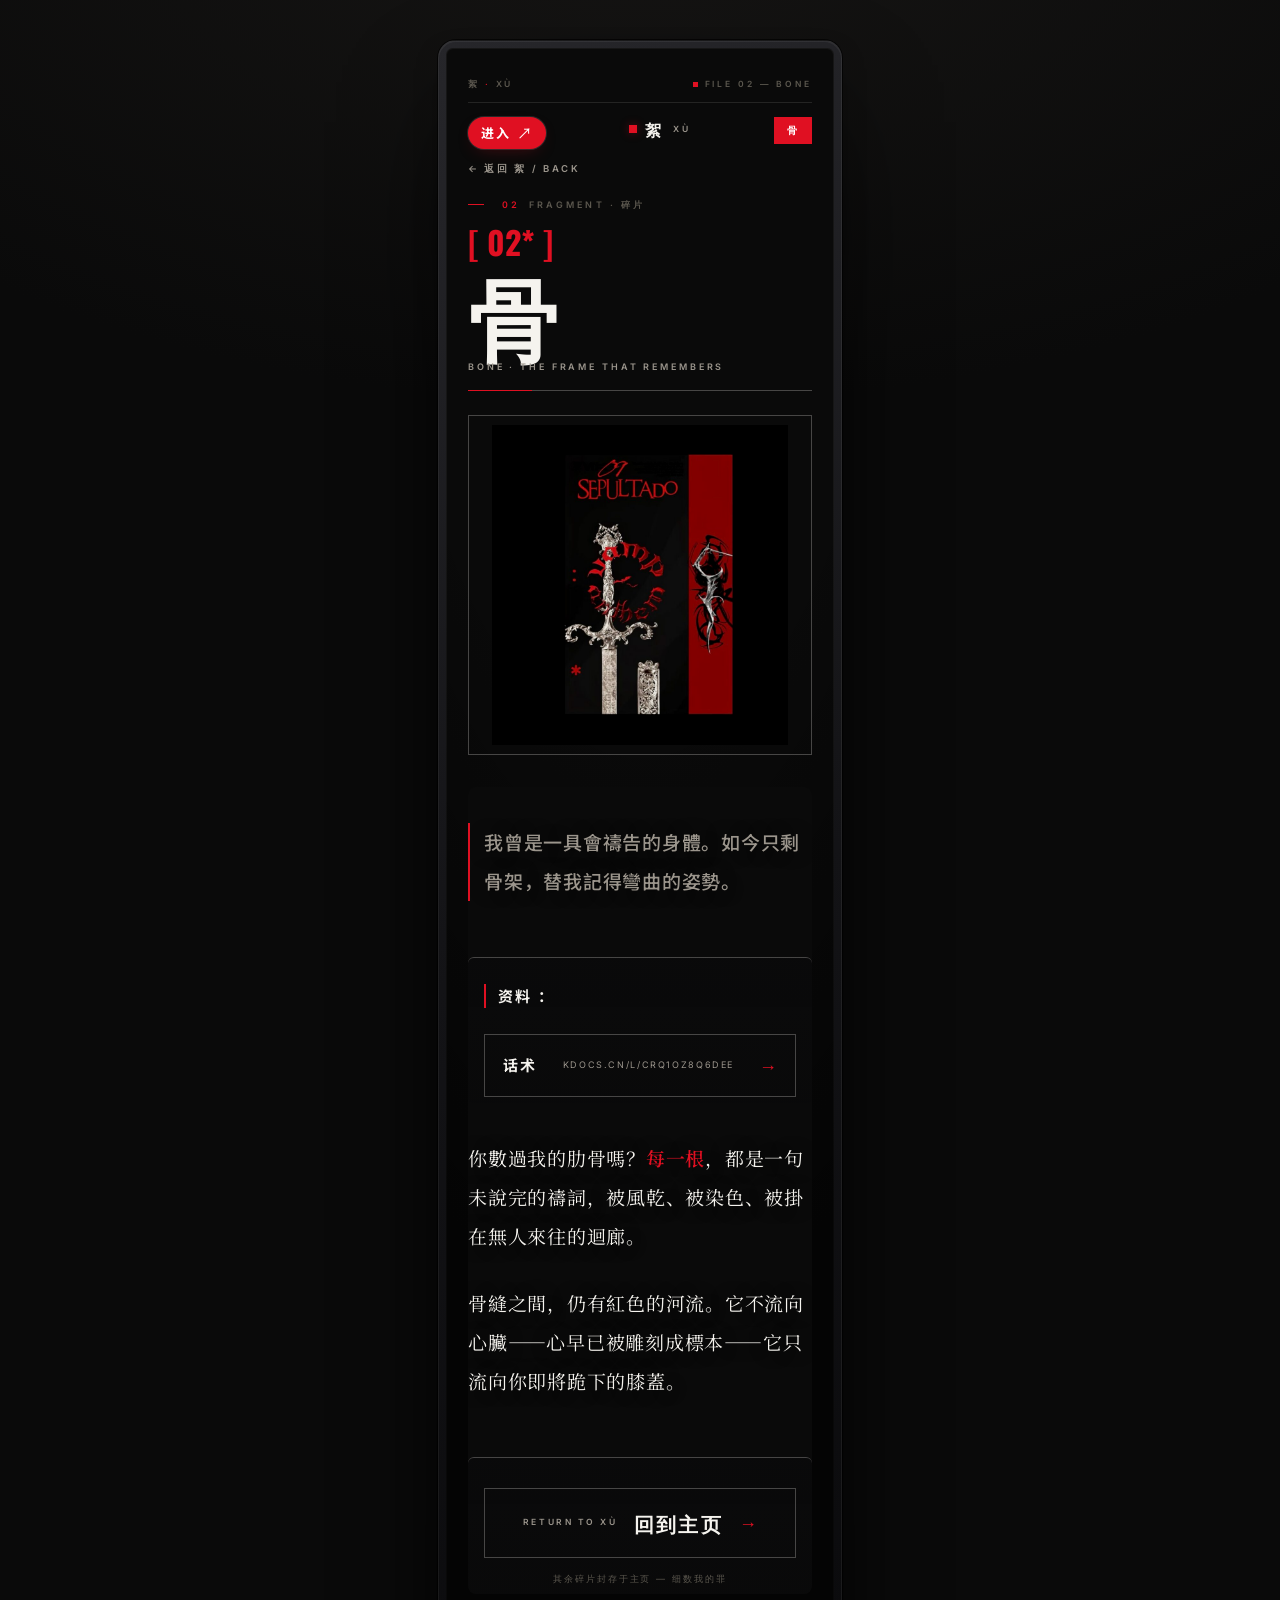
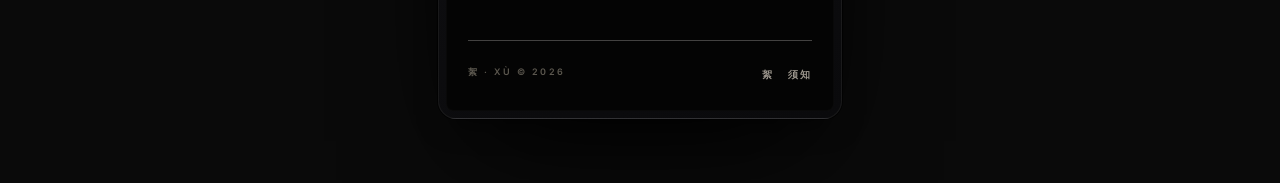
==== commit 6b66c437: "feat: 详情页返回按钮加「进入」二字" ====
--- a/bones.html
+++ b/bones.html
@@ -20,7 +20,7 @@
   </div>
 
 <header class="topbar">
-  <a class="detail-back" href="index.html" aria-label="返回碎片索引">↗</a>
+  <a class="detail-back" href="index.html" aria-label="返回碎片索引"><span class="lb">进入</span>↗</a>
   <a class="mark" href="index.html"><span class="dot"></span>絮<small>XÙ</small></a>
   <nav class="pills"><span class="pill on">骨</span></nav>
 </header>
--- a/css/style.css
+++ b/css/style.css
@@ -252,12 +252,14 @@
 /* 详情页左上角：返回碎片索引的红色 ↗ 按钮（与模块页红线呼应） */
 .detail-back{
   flex:0 0 auto;
-  width:32px;height:32px;border-radius:50%;
-  display:flex;align-items:center;justify-content:center;
-  font-size:17px;line-height:1;color:#fff;background:var(--red);
+  height:32px;padding:0 14px 0 13px;border-radius:16px;
+  display:flex;align-items:center;justify-content:center;gap:5px;
+  font-size:15px;line-height:1;color:#fff;background:var(--red);
   box-shadow:0 0 0 1px rgba(255,255,255,.12),0 6px 18px -8px var(--red-glow);
   transition:transform .3s var(--ease),box-shadow .3s var(--ease);
 }
+.detail-back .lb{font-family:var(--cn);font-weight:700;font-size:13px;letter-spacing:.14em;margin-right:1px;}
+.detail-back .ar{font-size:15px;line-height:1;}
 .detail-back:hover{transform:scale(1.08);box-shadow:0 0 0 1px rgba(255,255,255,.22),0 8px 22px -8px var(--red-glow);}
 .detail-back:active{transform:scale(.96);}
 .detail .head{display:flex;align-items:flex-end;gap:16px;flex-wrap:wrap;padding-bottom:16px;border-bottom:1px solid var(--line);position:relative;}
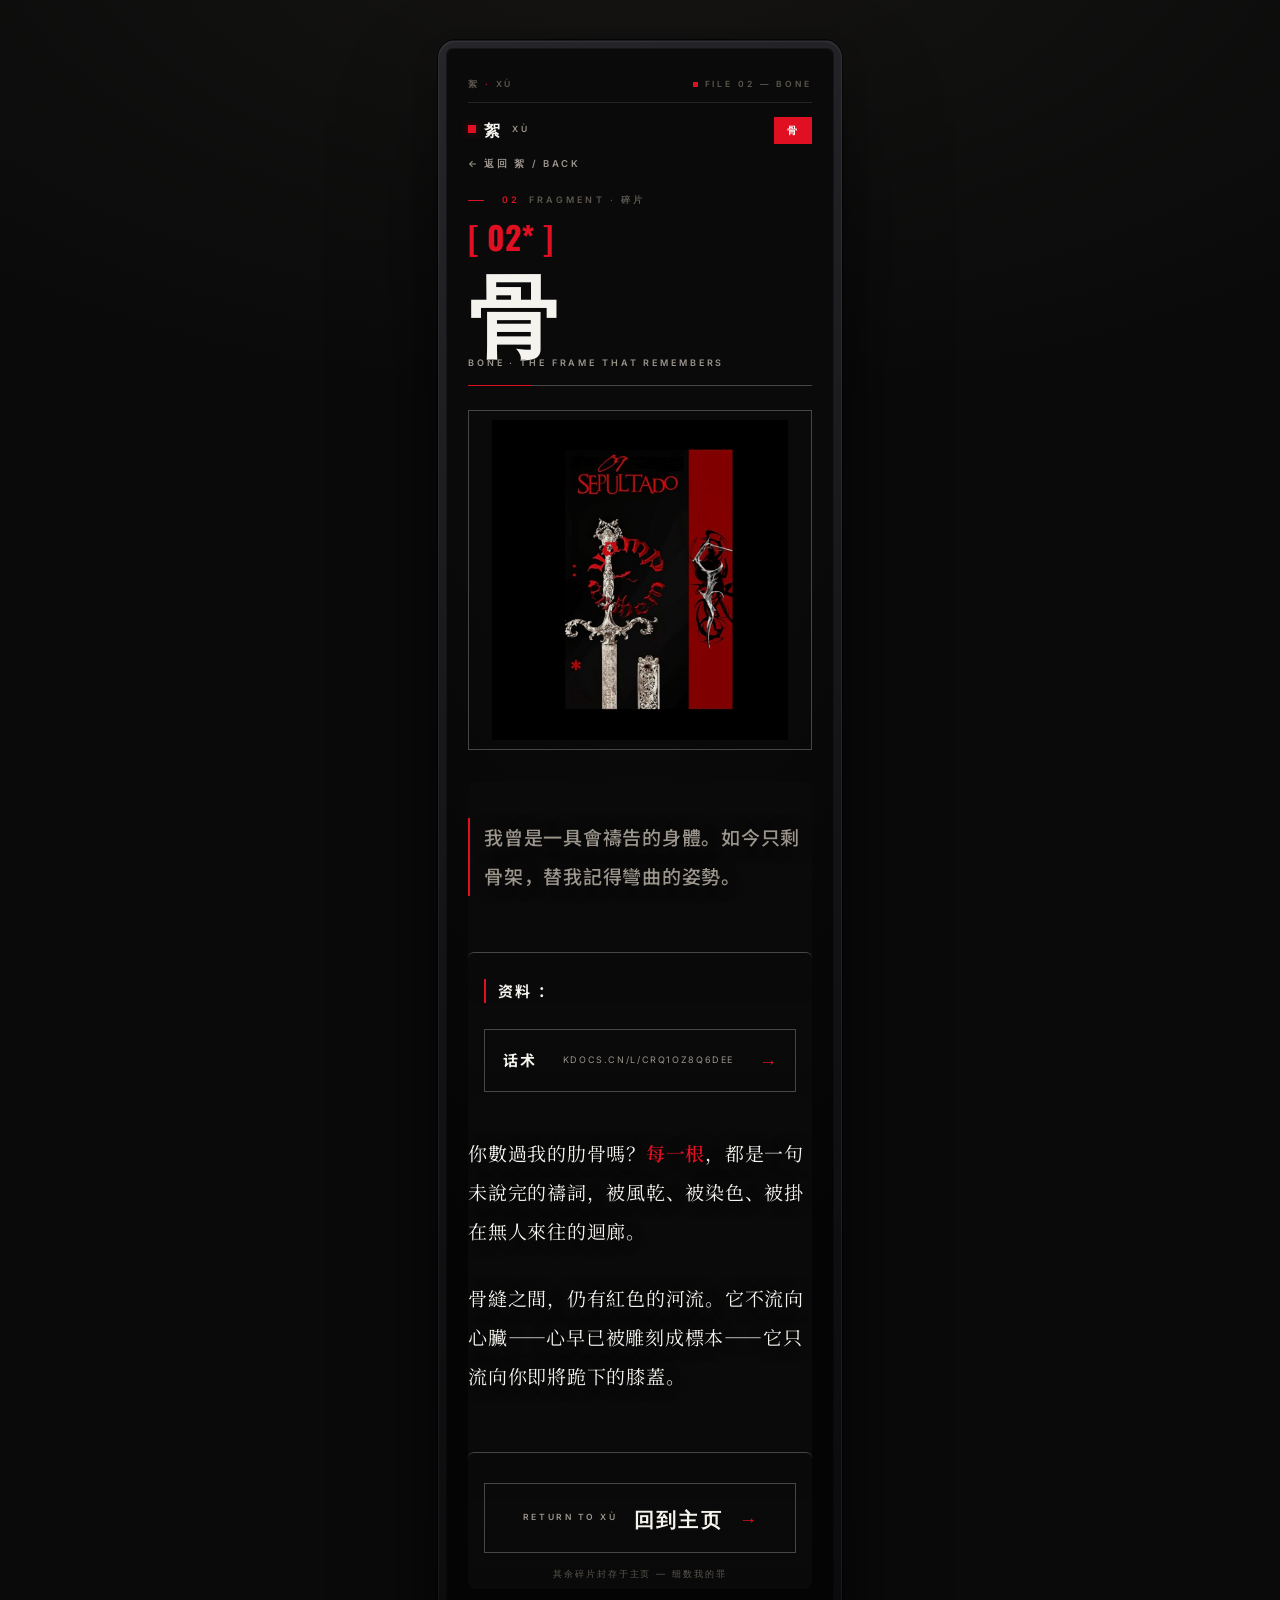
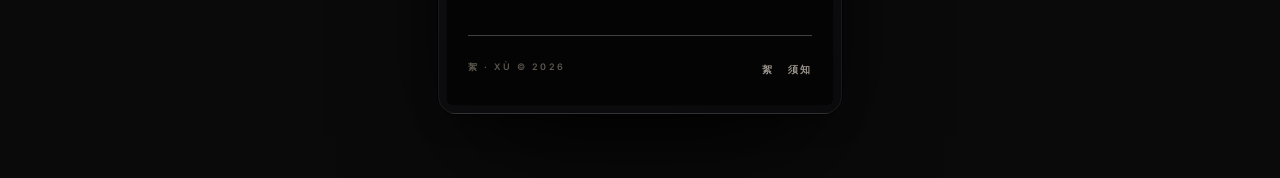
==== commit d97e0aa0: "feat: 移除详情页进入按钮，改为模块卡箭头旁「进入」" ====
--- a/bones.html
+++ b/bones.html
@@ -20,7 +20,6 @@
   </div>
 
 <header class="topbar">
-  <a class="detail-back" href="index.html" aria-label="返回碎片索引"><span class="lb">进入</span>↗</a>
   <a class="mark" href="index.html"><span class="dot"></span>絮<small>XÙ</small></a>
   <nav class="pills"><span class="pill on">骨</span></nav>
 </header>
--- a/css/style.css
+++ b/css/style.css
@@ -186,6 +186,7 @@
 
 .trace .label{display:flex;align-items:baseline;justify-content:space-between;gap:8px;border-top:1px solid var(--line);padding-top:14px;}
 .trace .label .cn{font-family:var(--cn);font-weight:700;font-size:16px;letter-spacing:.18em;}
+.trace .label .cn .enter{font-family:var(--cn);font-weight:700;font-size:11px;letter-spacing:.08em;color:var(--red);margin-right:5px;vertical-align:1px;}
 .trace .label .cn .ar{color:var(--red);transition:transform .35s var(--ease);display:inline-block;}
 .trace:hover .label .cn .ar{transform:translate(2px,-2px);}
 .trace .label .en{font-family:var(--sans);font-weight:600;font-size:8px;letter-spacing:.22em;text-transform:uppercase;color:var(--ink-dim);}
@@ -250,18 +251,7 @@
 .back{display:inline-flex;align-items:center;gap:8px;font-family:var(--sans);font-weight:600;font-size:9.5px;letter-spacing:.28em;text-transform:uppercase;color:var(--ink-dim);margin-bottom:22px;transition:.3s var(--ease);}
 .back:hover{color:var(--red);gap:12px;}
 /* 详情页左上角：返回碎片索引的红色 ↗ 按钮（与模块页红线呼应） */
-.detail-back{
-  flex:0 0 auto;
-  height:32px;padding:0 14px 0 13px;border-radius:16px;
-  display:flex;align-items:center;justify-content:center;gap:5px;
-  font-size:15px;line-height:1;color:#fff;background:var(--red);
-  box-shadow:0 0 0 1px rgba(255,255,255,.12),0 6px 18px -8px var(--red-glow);
-  transition:transform .3s var(--ease),box-shadow .3s var(--ease);
-}
-.detail-back .lb{font-family:var(--cn);font-weight:700;font-size:13px;letter-spacing:.14em;margin-right:1px;}
-.detail-back .ar{font-size:15px;line-height:1;}
-.detail-back:hover{transform:scale(1.08);box-shadow:0 0 0 1px rgba(255,255,255,.22),0 8px 22px -8px var(--red-glow);}
-.detail-back:active{transform:scale(.96);}
+/* 详情页左上返回按钮已弃用（移至模块页碎片卡片的「进入 ↗」标签） */
 .detail .head{display:flex;align-items:flex-end;gap:16px;flex-wrap:wrap;padding-bottom:16px;border-bottom:1px solid var(--line);position:relative;}
 .detail .head::after{content:"";position:absolute;left:0;bottom:-1px;width:64px;height:1px;background:var(--red);}
 .detail .head .no{font-family:var(--display);font-weight:700;color:var(--red);font-size:clamp(22px,6vw,30px);font-variant-numeric:tabular-nums;line-height:1;}
@@ -565,11 +555,15 @@
   border:1px solid rgba(224,16,34,.38);
   background:rgba(224,16,34,.07);
   border-radius:3px;
-  display:flex;align-items:center;gap:10px;
+  display:flex;flex-wrap:wrap;align-items:center;gap:10px;
   transition:opacity .7s var(--ease);
 }
 .link-hint b{color:var(--red);font-weight:700;}
-.link-hint .hint-sub{color:var(--ink-dim);font-weight:500;}
+.link-hint .hint-main{flex:1 1 auto;}
+.link-hint .hint-sub{
+  flex:1 0 100%;margin-top:4px;
+  color:var(--ink-dim);font-weight:500;font-size:10px;letter-spacing:.08em;
+}
 .link-hint::before{
   content:"";flex:0 0 auto;width:8px;height:8px;border-radius:50%;
   background:var(--red);box-shadow:0 0 10px var(--red-glow);
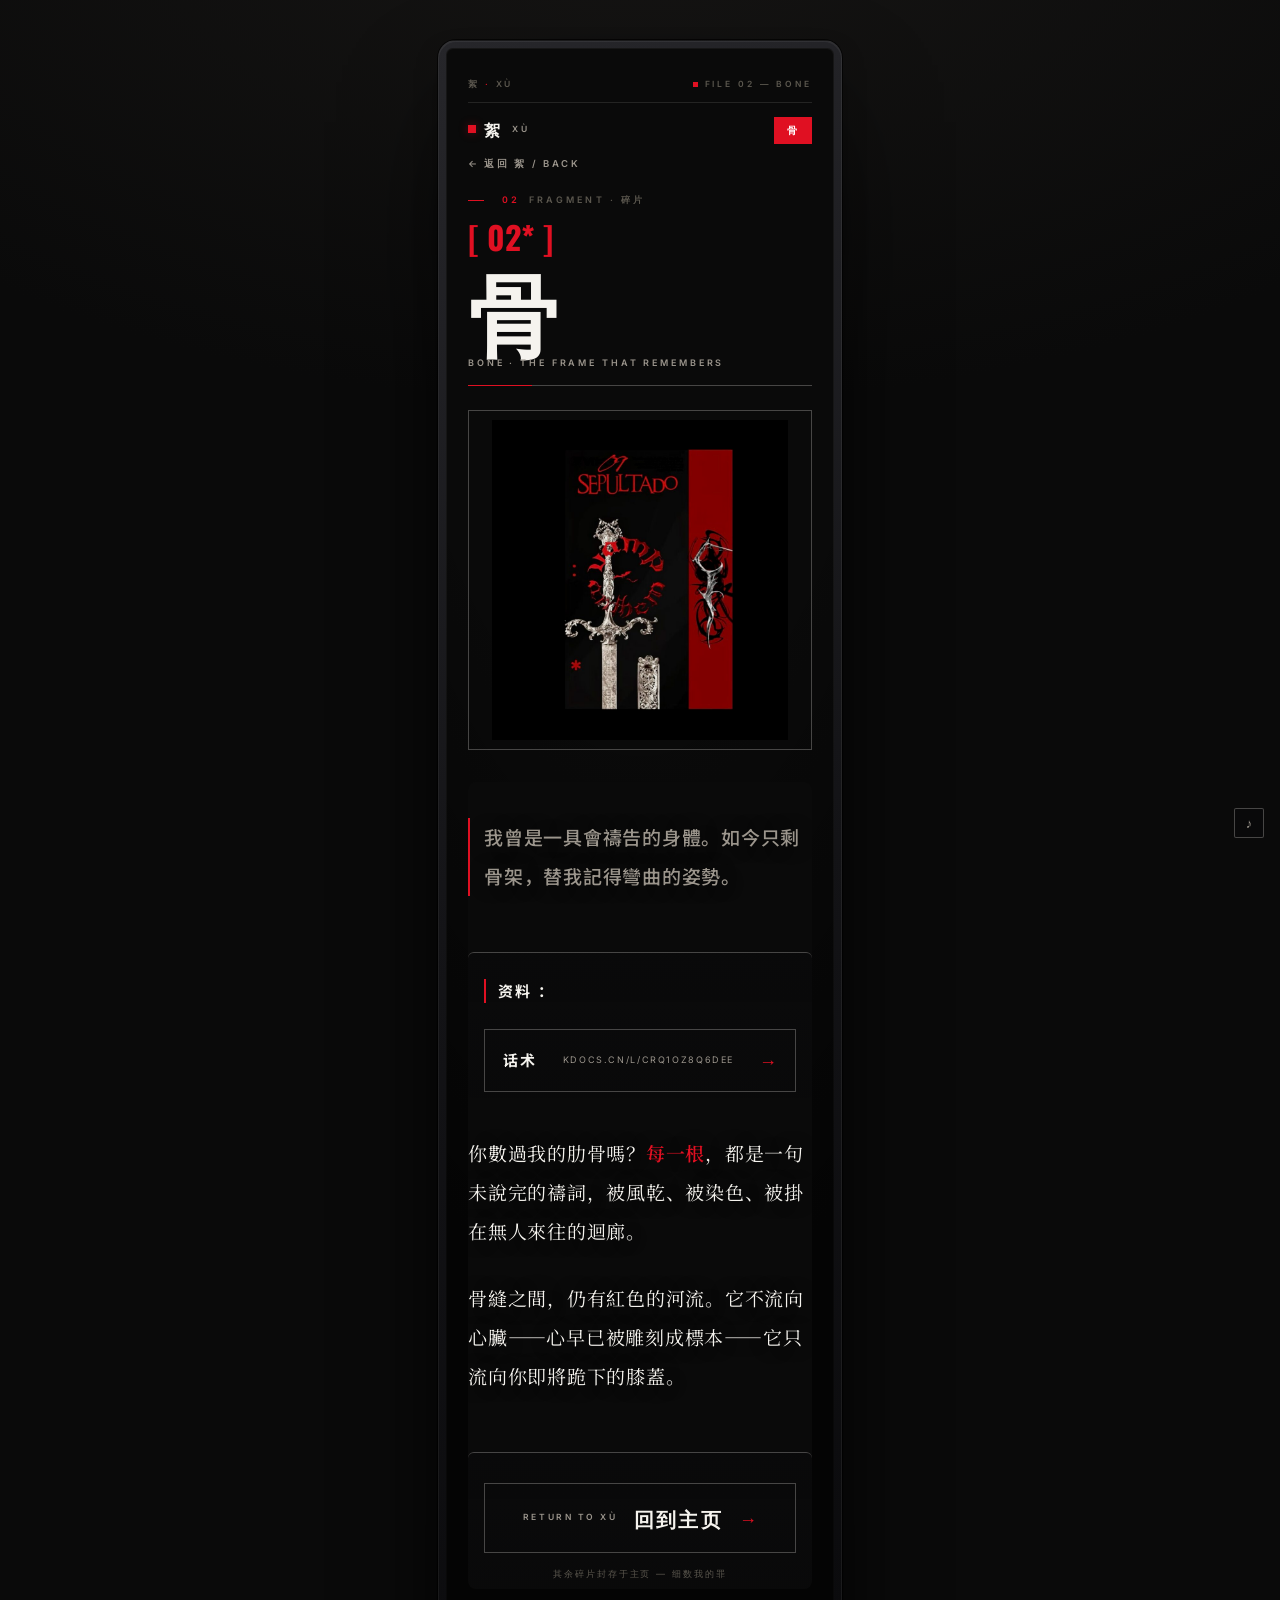
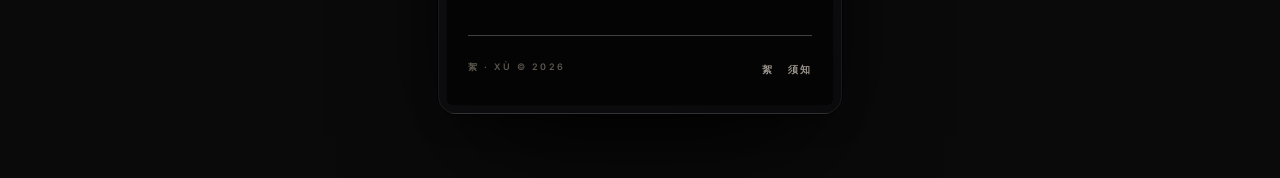
==== commit c6f46cd1: "全站BGM: 进入页面自动播放+跨页静音记忆" ====
--- a/bones.html
+++ b/bones.html
@@ -5,6 +5,16 @@
 <meta name="viewport" content="width=device-width, initial-scale=1.0">
 <title>骨 · BONE — 絮</title>
 <link rel="stylesheet" href="css/style.css">
+<script>
+// 字体异步加载：绝不阻塞渲染与脚本（原@import已移除）
+(function(){
+  function addFont(){ var l=document.createElement('link'); l.rel='stylesheet';
+    l.href='https://fonts.googleapis.com/css2?family=Oswald:wght@500;600;700&family=Inter:wght@400;500;600;700&family=Noto+Sans+SC:wght@400;500;700&family=Noto+Serif+SC:wght@400;600&display=swap';
+    document.head.appendChild(l); }
+  if(document.readyState === 'loading') document.addEventListener('DOMContentLoaded', addFont);
+  else addFont();
+})();
+</script>
 </head>
 <body>
 
@@ -78,5 +88,40 @@
 </main>
 </div>
 
+<!-- BGM：隐藏视频音轨循环播放（进入页面自动播放，全站延续；首次交互兜底开声；静音状态跨页记忆） -->
+<audio id="bgm" src="assets/bgm.mp4" loop preload="auto" playsinline></audio>
+<button id="bgmToggle" class="bgm-toggle" type="button" aria-label="背景音乐 开/关" title="背景音乐">&#9834;</button>
+<script>
+(function(){
+  var bgm = document.getElementById('bgm');
+  var btn = document.getElementById('bgmToggle');
+  if(!bgm) return;
+  bgm.volume = 0.5;
+  var KEY = 'xu_bgm_off';
+  var on = localStorage.getItem(KEY) !== '1';
+  function applyBtn(){ if(btn) btn.classList.toggle('off', !on); }
+  applyBtn();
+  function tryPlay(){ if(on) bgm.play().catch(function(){}); }
+  tryPlay();
+  window.addEventListener('load', tryPlay);
+  function startOnce(){
+    tryPlay();
+    window.removeEventListener('pointerdown', startOnce);
+    window.removeEventListener('touchstart', startOnce);
+    window.removeEventListener('keydown', startOnce);
+  }
+  window.addEventListener('pointerdown', startOnce);
+  window.addEventListener('touchstart', startOnce);
+  window.addEventListener('keydown', startOnce);
+  if(btn) btn.addEventListener('click', function(e){
+    e.stopPropagation();
+    on = !on;
+    localStorage.setItem(KEY, on ? '0' : '1');
+    applyBtn();
+    if(on) tryPlay(); else bgm.pause();
+  });
+})();
+</script>
+
 </body>
 </html>
--- a/css/style.css
+++ b/css/style.css
@@ -1,4 +1,3 @@
-@import url('https://fonts.googleapis.com/css2?family=Oswald:wght@500;600;700&family=Inter:wght@400;500;600;700&family=Noto+Sans+SC:wght@400;500;700&family=Noto+Serif+SC:wght@400;600&display=swap');
 
 /* ============================================================
    絮 · XÙ  —  黑红白 · 硬朗简约 · 精修版
@@ -158,7 +157,7 @@
 
 .trace{
   position:absolute;z-index:2;display:flex;flex-direction:column;
-  border:1px solid var(--line);background:var(--paper);padding:18px 14px 16px;
+  border:1px solid var(--line);background:var(--paper);padding:14px 12px 12px;overflow:hidden;
   transition:border-color .35s var(--ease),transform .45s var(--ease),box-shadow .45s var(--ease);
 }
 /* 4 corner ticks — editorial registration marks */
@@ -180,23 +179,23 @@
 .trace:hover::before{--tick:var(--red);}
 
 .trace .no{font-family:var(--display);font-weight:700;color:var(--red);font-size:13px;letter-spacing:.08em;font-variant-numeric:tabular-nums;}
-.trace .art{flex:1 1 auto;min-height:56px;display:flex;align-items:center;justify-content:center;margin:10px 0 16px;overflow:hidden;}
+.trace .art{flex:1 1 auto;min-height:48px;display:flex;align-items:center;justify-content:center;margin:8px 0 10px;overflow:hidden;}
 .trace .art img{width:100%;height:100%;object-fit:cover;filter:grayscale(.15) contrast(1.05) brightness(.92);transition:transform .5s var(--ease),filter .5s var(--ease);}
 .trace:hover .art img{transform:scale(1.05);filter:grayscale(0) contrast(1.06) brightness(1);}
 
-.trace .label{display:flex;align-items:baseline;justify-content:space-between;gap:8px;border-top:1px solid var(--line);padding-top:14px;}
-.trace .label .cn{font-family:var(--cn);font-weight:700;font-size:16px;letter-spacing:.18em;}
-.trace .label .cn .enter{font-family:var(--cn);font-weight:700;font-size:11px;letter-spacing:.08em;color:var(--red);margin-right:5px;vertical-align:1px;}
-.trace .label .cn .ar{color:var(--red);transition:transform .35s var(--ease);display:inline-block;}
+.trace .label{display:flex;align-items:baseline;justify-content:space-between;gap:6px;border-top:1px solid var(--line);padding-top:10px;flex-wrap:nowrap;}
+.trace .label .cn{font-family:var(--cn);font-weight:700;font-size:14px;letter-spacing:.12em;white-space:nowrap;min-width:0;overflow:hidden;}
+.trace .label .cn .enter{font-family:var(--cn);font-weight:700;font-size:10px;letter-spacing:.06em;color:var(--red);margin-right:4px;vertical-align:1px;white-space:nowrap;cursor:pointer;}
+.trace .label .cn .ar{color:var(--red);transition:transform .35s var(--ease);display:inline-block;white-space:nowrap;cursor:pointer;}
 .trace:hover .label .cn .ar{transform:translate(2px,-2px);}
-.trace .label .en{font-family:var(--sans);font-weight:600;font-size:8px;letter-spacing:.22em;text-transform:uppercase;color:var(--ink-dim);}
-.trace .note{font-family:var(--sans);font-weight:500;font-size:10px;color:var(--ink-dim);margin-top:11px;text-transform:uppercase;letter-spacing:.06em;}
+.trace .label .en{font-family:var(--sans);font-weight:600;font-size:7px;letter-spacing:.16em;text-transform:uppercase;color:var(--ink-dim);white-space:nowrap;flex-shrink:0;}
+.trace .note{font-family:var(--sans);font-weight:500;font-size:10px;color:var(--ink-dim);margin-top:9px;text-transform:uppercase;letter-spacing:.06em;}
 
 /* ===== STAGGERED PLACEMENT (matches reference geometry) ===== */
 .t1{left:54%;top:0%; width:35%;height:34%;}
 .t2{left:9%; top:20%;width:37%;height:46%;}
-.t3{left:60%;top:48%;width:34%;height:25%;}
-.t4{left:8%; top:71%;width:38%;height:29%;}
+.t3{left:60%;top:48%;width:34%;height:27%;}
+.t4{left:8%; top:71%;width:38%;height:31%;}
 
 /* ---- strip gothic ornament (keep blood + red line, per brief) ---- */
 .ell,.constr,.follow,.corner,.vtext,.num{display:none !important;}
@@ -338,6 +337,21 @@
   .pills{flex-direction:row;flex-wrap:wrap;justify-content:flex-end;}
 }
 
+/* 手机端（外框随视口收窄，卡片更窄）：标签竖排，中英文名不再争抢横向宽度，
+   确保任何屏宽下文字都不被边框裁切 / 出框 */
+@media (max-width:480px){
+  .trace{padding:12px 10px 11px;}
+  .trace .label{
+    flex-direction:column;align-items:flex-start;justify-content:flex-start;
+    gap:2px;padding-top:8px;flex-wrap:nowrap;
+  }
+  .trace .label .cn{font-size:13px;letter-spacing:.10em;}
+  .trace .label .cn .enter{font-size:10px;}
+  .trace .label .en{flex-shrink:0;}
+  .trace .note{margin-top:7px;font-size:9.5px;}
+  .trace .art{margin:6px 0 8px;min-height:42px;}
+}
+
 /* entrance */
 .fade{opacity:0;transform:translateY(16px);animation:rise .8s var(--ease) forwards;}
 @keyframes rise{to{opacity:1;transform:none;}}
@@ -374,6 +388,8 @@
   background:linear-gradient(90deg,transparent,var(--line) 40%,var(--line) 60%,transparent);
 }
 .sin-keys{letter-spacing:.42em;color:var(--ink-dim);}
+.sin-keys span{transition:color .5s var(--ease),text-shadow .5s var(--ease),transform .5s var(--ease);display:inline-block;}
+.sin-keys span.lit{color:var(--red);text-shadow:0 0 12px rgba(224,16,34,.55);transform:translateY(-1px);}
 
 /* ---- opener / 引言 ---- */
 .opener{
@@ -400,6 +416,8 @@
 .letter .for{font-family:var(--serif);font-size:15px;color:var(--ink-dim);letter-spacing:.06em;}
 .letter .atonement-q{font-size:clamp(15px,4.2vw,19px);color:var(--ink);text-align:right;margin-top:6px;}
 .letter .sign{font-family:var(--sans);font-weight:600;font-size:10px;letter-spacing:.24em;text-transform:uppercase;color:var(--ink-faint);text-align:right;margin-top:14px;}
+.snow{margin-top:22px;text-align:center;}
+.snow img{display:block;width:100%;max-width:min(86%,430px);height:auto;margin:0 auto;border:none;box-shadow:none;background:#000;}
 
 /* ---- 信徒档案 (profile) ---- */
 .profile{position:relative;z-index:3;margin-top:38px;}
@@ -481,6 +499,11 @@
    ============================================================ */
 .intro{position:fixed;inset:0;z-index:9999;background:#000;overflow:hidden;transition:opacity .9s ease;}
 .intro.gone{opacity:0;pointer-events:none;}
+/* 开场视频：黑色背景上由文字排成的心，铺满整屏 */
+.intro-video{position:absolute;inset:0;width:100%;height:100%;object-fit:contain;background:#000;z-index:1;}
+.intro-canvas{position:absolute;z-index:1;background:#000;}
+/* 轻触播放提示：自动播放被移动端拦截时显示；纯视觉、不拦截点击 */
+.intro-tap{position:absolute;inset:0;display:none;align-items:center;justify-content:center;z-index:3;color:#fff;font-size:14px;letter-spacing:.2em;pointer-events:none;text-shadow:0 1px 10px rgba(0,0,0,.7);}
 /* 暗角：字悬浮于黑暗，边缘渐隐入黑 */
 .intro::after{content:"";position:absolute;inset:0;pointer-events:none;z-index:4;
   background:radial-gradient(ellipse 75% 70% at 50% 42%, transparent 55%, rgba(0,0,0,.85) 100%);}
@@ -489,7 +512,7 @@
 .scene{position:absolute;inset:0;perspective:1100px;perspective-origin:50% 36%;overflow:hidden;}
 .scene .stage{position:absolute;inset:0;transform-style:preserve-3d;transform:rotateX(10deg);}
 
-#ropes{position:absolute;inset:0;width:100%;height:100%;display:block;z-index:0;}
+#ropes{position:absolute;inset:0;width:100%;height:100%;display:block;z-index:8;}
 /* 光束：自上方打下的锥形白光（穿过恨，落在地面光池） */
 .beam{
   position:absolute;left:51.4%;top:0;z-index:2;
@@ -598,3 +621,12 @@
 .enter-btn:hover{transform:translateY(-2px);box-shadow:0 18px 36px -12px var(--red-glow);}
 .enter-btn .ar{display:inline-block;transition:transform .3s var(--ease);}
 .enter-btn:hover .ar{transform:translateX(4px);}
+
+/* BGM 静音开关：右下角，位于「进入档案」按钮正上方 */
+.bgm-toggle{position:fixed;right:16px;bottom:62px;z-index:10001;width:30px;height:30px;
+  border:1px solid var(--line);background:rgba(10,10,12,.55);color:var(--ink-dim);
+  font-size:13px;line-height:1;display:flex;align-items:center;justify-content:center;
+  cursor:pointer;transition:.3s var(--ease);backdrop-filter:blur(2px);border-radius:2px;}
+.bgm-toggle:hover{color:var(--red);border-color:var(--red);}
+.bgm-toggle.off{opacity:.45;}
+.bgm-toggle.off::after{content:"";position:absolute;left:6px;right:6px;top:50%;height:1px;background:var(--ink-dim);transform:rotate(-45deg);}
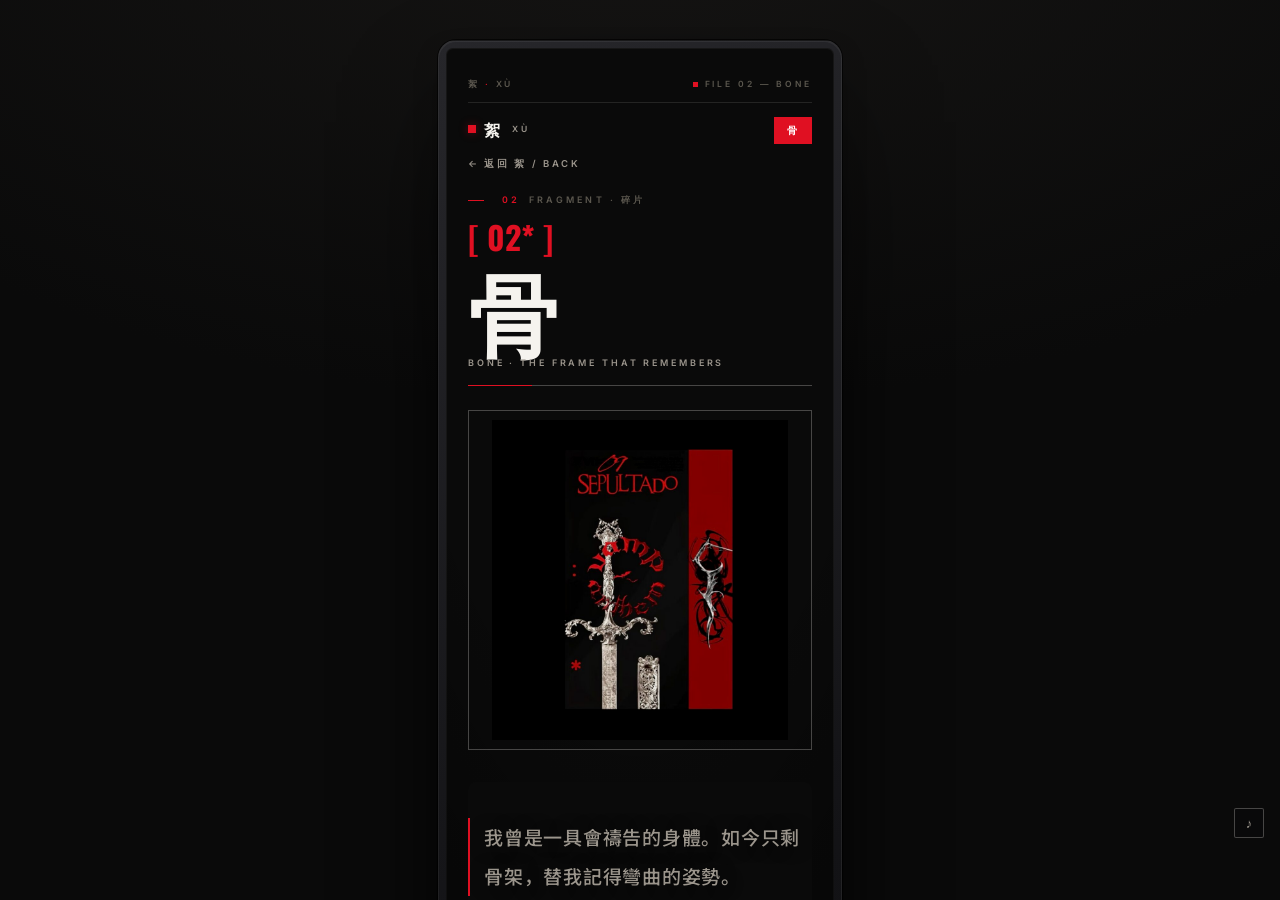
==== commit ddc785d9: "iframe 持久壳：切换页面音乐不断" ====
--- a/bones.html
+++ b/bones.html
@@ -89,39 +89,65 @@
 </div>
 
 <!-- BGM：隐藏视频音轨循环播放（进入页面自动播放，全站延续；首次交互兜底开声；静音状态跨页记忆） -->
+<!-- BGM：iframe 壳承载时由 shell 统一播放；独立打开时自播；静音跨页记忆 -->
+<!-- BGM：iframe 壳承载时由 shell 统一播放；独立打开时自播；静音跨页记忆 -->
 <audio id="bgm" src="assets/bgm.mp4" loop preload="auto" playsinline></audio>
-<button id="bgmToggle" class="bgm-toggle" type="button" aria-label="背景音乐 开/关" title="背景音乐">&#9834;</button>
+<button id="bgmToggle" class="bgm-toggle" type="button" aria-label="背景音乐 开/关" title="背景音乐">♪</button>
 <script>
 (function(){
+  var IN_FRAME = (window.self !== window.top);
+  // 顶层直接访问 → 交给 shell 承载（切换页面音乐不断）；?raw 可绕过用于调试
+  if(!IN_FRAME){
+    var cur = location.pathname.split('/').pop() || 'index.html';
+    if(location.search.indexOf('raw') < 0){ location.replace('shell.html?p=' + cur); return; }
+  }
+  // 站内链接：iframe 内让 shell 切换 iframe；顶层也交给 shell
+  document.addEventListener('click', function(e){
+    var a = e.target && e.target.closest ? e.target.closest('a') : null;
+    if(!a) return;
+    var h = a.getAttribute('href') || '';
+    if(a.target || /^https?:/.test(h)) return;
+    if(/\.html/.test(h)){
+      e.preventDefault();
+      var target = h.split('#')[0].split('?')[0];
+      if(IN_FRAME){ parent.postMessage({type:'xu-nav', href:target}, '*'); }
+      else { location.href = 'shell.html?p=' + target; }
+    }
+  });
+  var KEY = 'xu_bgm_off';
+  var btn = document.getElementById('bgmToggle');
+  // 处于 iframe 内：音频交给 shell，按钮作为静音控制转发给 shell
+  if(IN_FRAME){
+    var bgm = document.getElementById('bgm'); if(bgm) bgm.remove();
+    var on = localStorage.getItem(KEY) !== '1';
+    if(btn){ btn.classList.toggle('off', !on);
+      btn.addEventListener('click', function(e){ e.stopPropagation(); parent.postMessage({type:'xu-mute'}, '*'); });
+    }
+    // 首次交互 → 通知 shell 开声
+    document.addEventListener('pointerdown', function(){ parent.postMessage({type:'xu-gesture'}, '*'); });
+    // 接收 shell 的静音状态回传
+    window.addEventListener('message', function(e){ var d=e.data||{}; if(d.type==='xu-mute-state' && btn){ btn.classList.toggle('off', !d.on); } });
+    return;
+  }
+  // —— 以下仅在顶层独立打开（?raw）时执行 ——
   var bgm = document.getElementById('bgm');
-  var btn = document.getElementById('bgmToggle');
   if(!bgm) return;
   bgm.volume = 0.5;
-  var KEY = 'xu_bgm_off';
   var on = localStorage.getItem(KEY) !== '1';
   function applyBtn(){ if(btn) btn.classList.toggle('off', !on); }
   applyBtn();
   function tryPlay(){ if(on) bgm.play().catch(function(){}); }
   tryPlay();
   window.addEventListener('load', tryPlay);
-  function startOnce(){
-    tryPlay();
-    window.removeEventListener('pointerdown', startOnce);
-    window.removeEventListener('touchstart', startOnce);
-    window.removeEventListener('keydown', startOnce);
-  }
+  function startOnce(){ tryPlay(); window.removeEventListener('pointerdown', startOnce); window.removeEventListener('touchstart', startOnce); window.removeEventListener('keydown', startOnce); }
   window.addEventListener('pointerdown', startOnce);
   window.addEventListener('touchstart', startOnce);
   window.addEventListener('keydown', startOnce);
-  if(btn) btn.addEventListener('click', function(e){
-    e.stopPropagation();
-    on = !on;
-    localStorage.setItem(KEY, on ? '0' : '1');
-    applyBtn();
-    if(on) tryPlay(); else bgm.pause();
-  });
+  if(btn) btn.addEventListener('click', function(e){ e.stopPropagation(); on=!on; localStorage.setItem(KEY, on?'0':'1'); applyBtn(); if(on) tryPlay(); else bgm.pause(); });
 })();
 </script>
 
+
+
 </body>
 </html>
